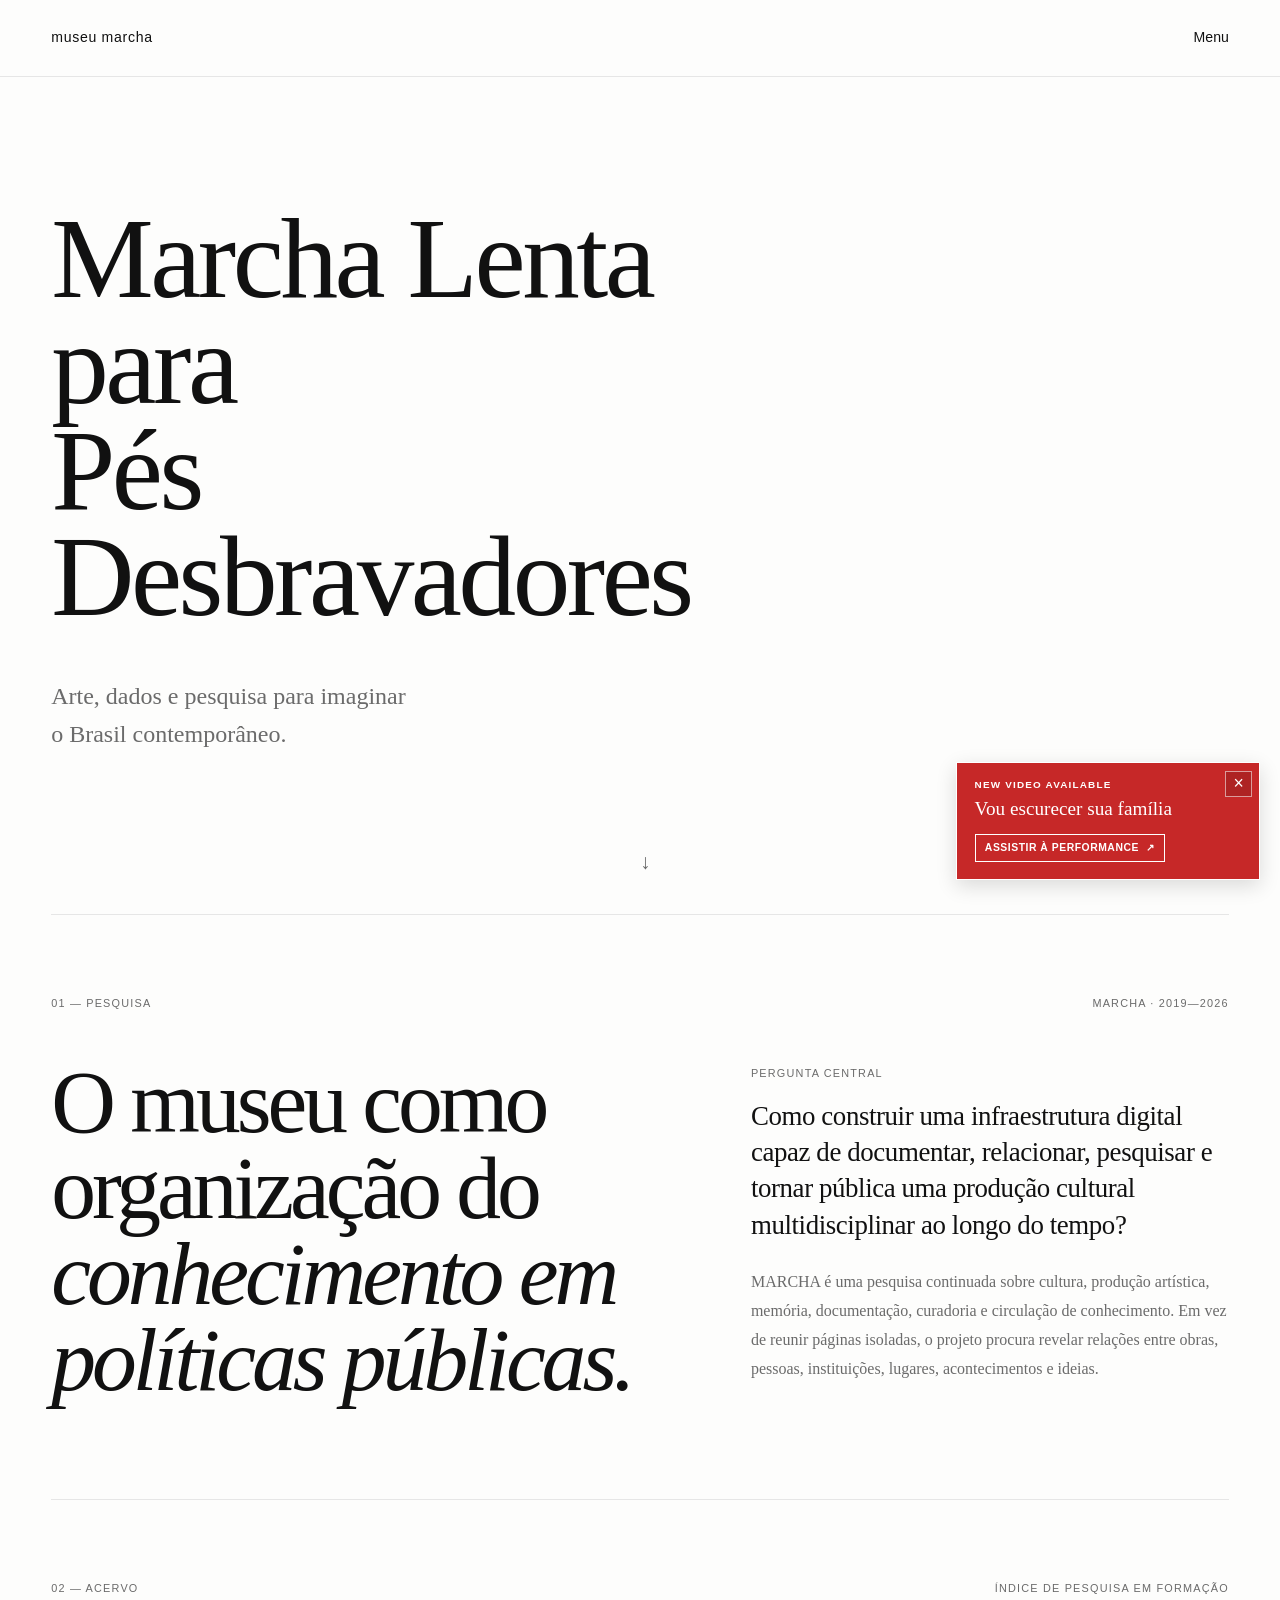
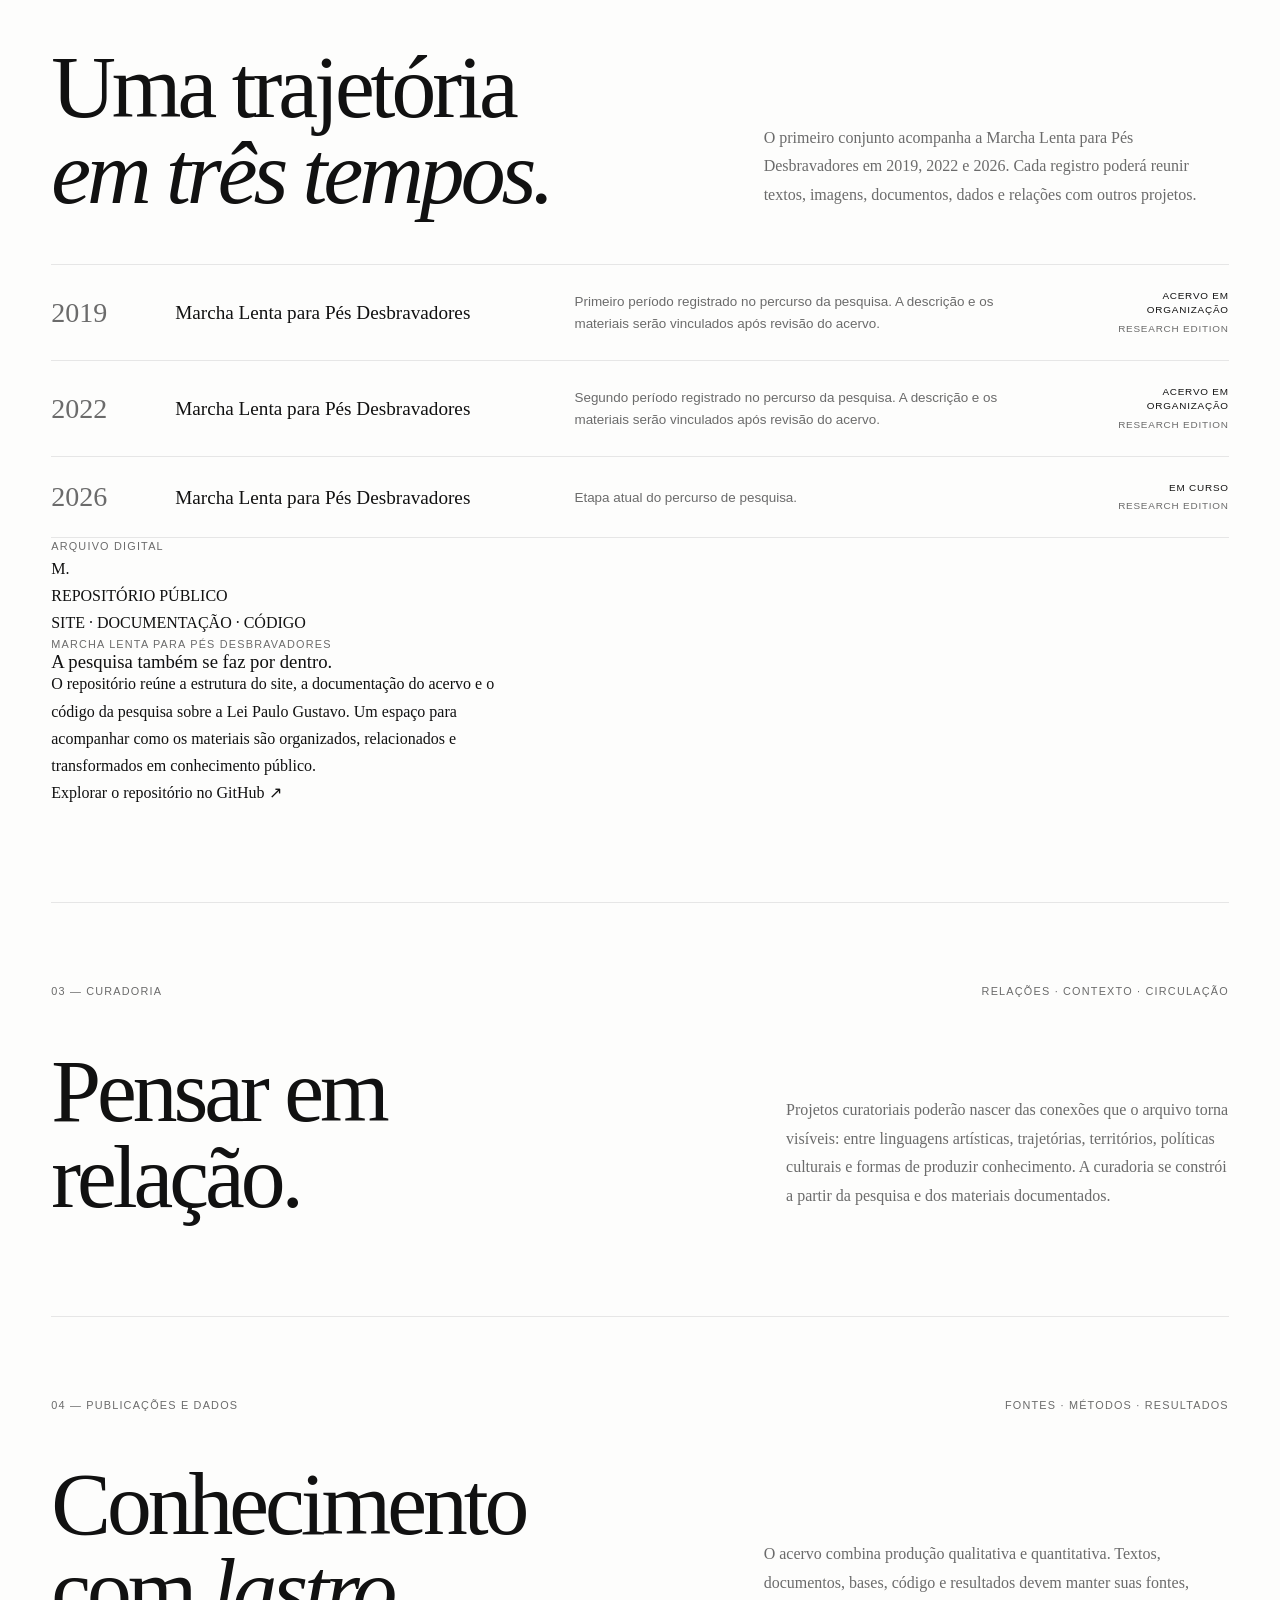
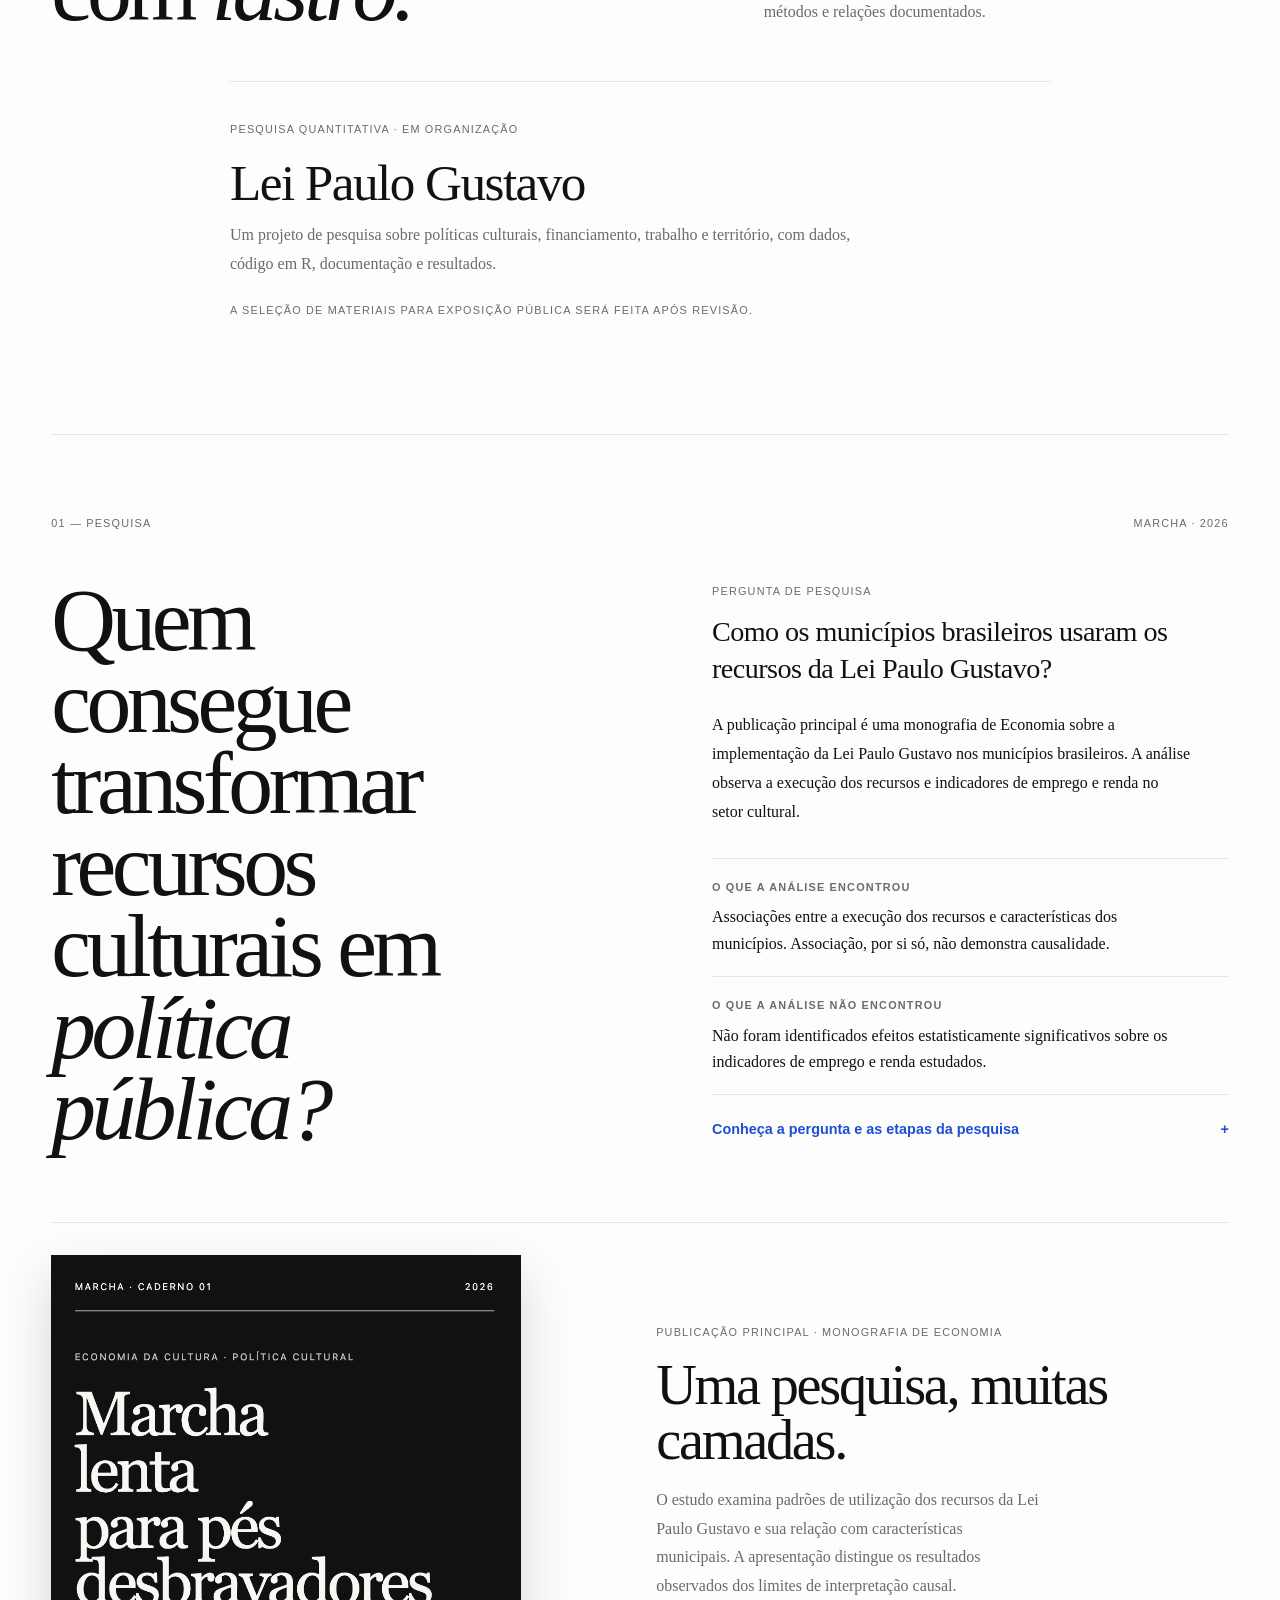
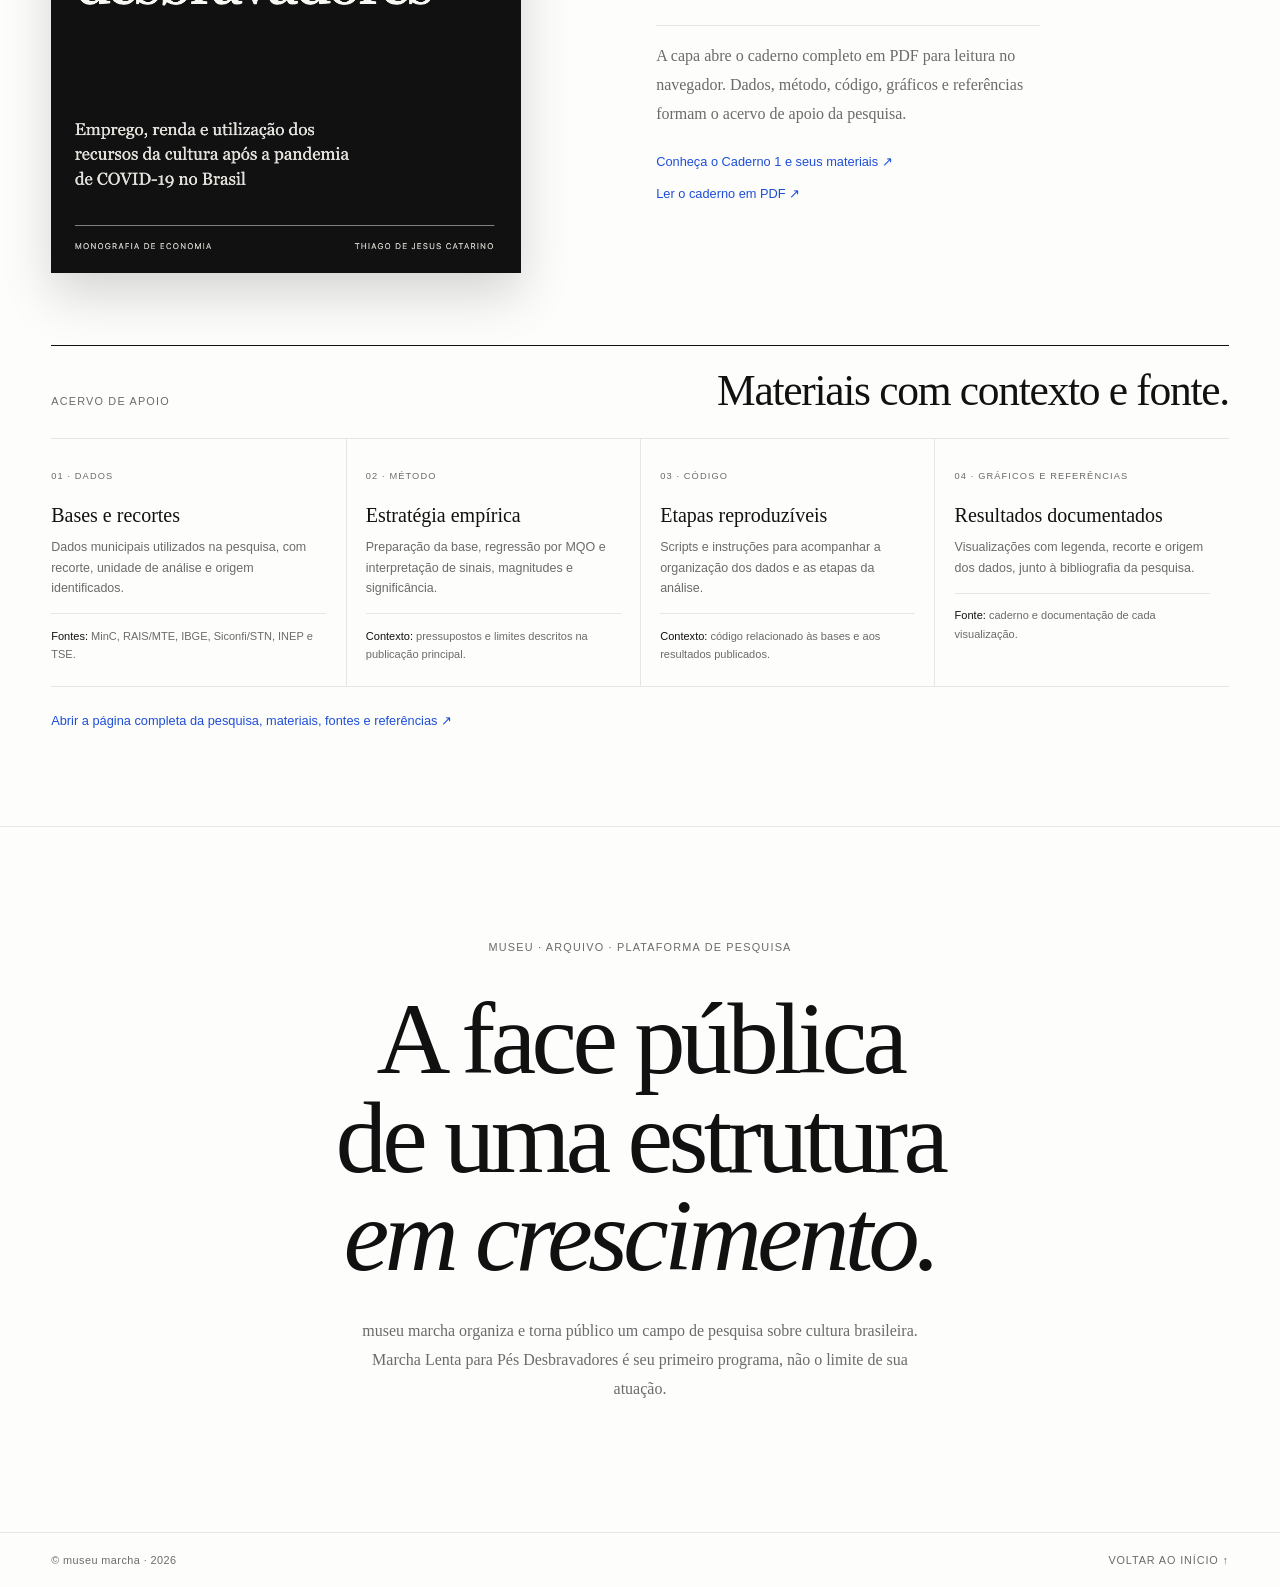
==== index.html @ b2611be2 "Add MARCHA GitHub archive feature to home" ====
<!doctype html>
<html lang="pt-BR">
<head>
  <meta charset="utf-8">
  <meta name="viewport" content="width=device-width, initial-scale=1">
  <meta name="theme-color" content="#fdfdfc">
  <meta name="description" content="museu marcha — arquivo, pesquisa e curadoria sobre cultura brasileira.">
  <title>museu marcha</title>
  <link rel="stylesheet" href="assets/css/base/style.css">
  <link rel="stylesheet" href="assets/css/components/menu.css?v=20261022-menu2">
  <link rel="stylesheet" href="assets/css/pages/home.css?v=20261022-enquadramentos">
</head>
<body>
  <a class="skip-link" href="#conteudo">Pular para o conteúdo</a>

  <div class="editorial-index" id="editorialIndex" aria-label="Índice editorial">
    <div class="editorial-index-header">
      <button class="close-button" id="closeButton" aria-label="Fechar menu">×</button>
    </div>
    <nav class="editorial-navigation" aria-label="Seções do museu marcha">
      <a href="#pesquisa">Pesquisa</a>
      <a href="#acervo">Acervo</a>
      <a href="#curadoria">Curadoria</a>
      <button type="button" class="editorial-publications-toggle" id="publicationsToggle" aria-expanded="false" aria-controls="publicationNavigation">Publicações</button>
    </nav>
    <nav class="editorial-publication-subnavigation" id="publicationNavigation" aria-label="Publicações" hidden>
      <button type="button" class="editorial-publication-back" id="publicationBack">← Voltar</button>
      <a href="#marcha2026">MARCHA 2026</a>
      <a href="pesquisa/lei-paulo-gustavo.html">Lei Paulo Gustavo</a>
      <a href="publicacoes/marcha-caderno-1.html">Caderno 1</a>
    </nav>
    <div class="editorial-divider"></div>
    <section class="featured-publication">
      <p class="featured-label">Primeiro programa de pesquisa</p>
      <a href="#publicacao-principal">Marcha Lenta para<br>Pés Desbravadores</a>
    </section>
    <div class="editorial-divider"></div>
    <nav class="secondary-navigation" aria-label="Informações">
      <a href="#instituicao">Sobre</a>
      <a href="#contato">Contato</a>
      <span>Português</span>
      <span lang="en">English · em breve</span>
    </nav>
  </div>

  <div id="pageWrapper">
    <header class="site-header">
      <nav class="site-nav" aria-label="Navegação principal">
        <a href="#inicio" class="site-logo">museu marcha</a>
        <button class="menu-button" id="menuButton" aria-expanded="false" aria-controls="editorialIndex">Menu</button>
      </nav>
    </header>

    <main id="conteudo">
      <section class="home-hero" id="inicio" aria-labelledby="home-title">
        <h1 class="home-title" id="home-title">Marcha Lenta para<br>Pés Desbravadores</h1>
        <p class="home-manifesto">Arte, dados e pesquisa para imaginar<br>o Brasil contemporâneo.</p>
        <a class="hero-scroll" href="#pesquisa" aria-label="Continue para a pesquisa">↓</a>
      </section>

      <section class="editorial-section research-section" id="pesquisa" aria-labelledby="research-title">
        <div class="section-label"><span>01 — PESQUISA</span><span>MARCHA · 2019—2026</span></div>
        <div class="research-layout">
          <h2 id="research-title">O museu como<br>organização do <em>conhecimento em políticas públicas.</em></h2>
          <div class="research-copy">
            <p class="section-eyebrow">PERGUNTA CENTRAL</p>
            <blockquote>Como construir uma infraestrutura digital capaz de documentar, relacionar, pesquisar e tornar pública uma produção cultural multidisciplinar ao longo do tempo?</blockquote>
            <p>MARCHA é uma pesquisa continuada sobre cultura, produção artística, memória, documentação, curadoria e circulação de conhecimento. Em vez de reunir páginas isoladas, o projeto procura revelar relações entre obras, pessoas, instituições, lugares, acontecimentos e ideias.</p>
          </div>
        </div>
      </section>

      <section class="editorial-section collection-section" id="acervo" aria-labelledby="collection-title">
        <div class="section-label"><span>02 — ACERVO</span><span>ÍNDICE DE PESQUISA EM FORMAÇÃO</span></div>
        <div class="collection-heading">
          <h2 id="collection-title">Uma trajetória<br><em>em três tempos.</em></h2>
          <p>O primeiro conjunto acompanha a Marcha Lenta para Pés Desbravadores em 2019, 2022 e 2026. Cada registro poderá reunir textos, imagens, documentos, dados e relações com outros projetos.</p>
        </div>
        <div class="edition-list" id="edition-list" aria-live="polite">
          <p class="loading-note">Carregando o índice…</p>
        </div>
        <noscript><p class="loading-note">O índice do acervo precisa de JavaScript. Os materiais permanecem em organização.</p></noscript>

        <article class="archive-repository" aria-labelledby="archive-repository-title">
          <div class="archive-repository-index">
            <p class="section-eyebrow">ARQUIVO DIGITAL</p>
            <span class="archive-repository-mark" aria-hidden="true">M.</span>
            <p class="archive-repository-meta">REPOSITÓRIO PÚBLICO<br>SITE · DOCUMENTAÇÃO · CÓDIGO</p>
          </div>
          <div class="archive-repository-copy">
            <p class="section-eyebrow">MARCHA LENTA PARA PÉS DESBRAVADORES</p>
            <h3 id="archive-repository-title">A pesquisa também se faz por dentro.</h3>
            <p>O repositório reúne a estrutura do site, a documentação do acervo e o código da pesquisa sobre a Lei Paulo Gustavo. Um espaço para acompanhar como os materiais são organizados, relacionados e transformados em conhecimento público.</p>
            <a class="archive-repository-link" href="https://github.com/thiagojcatarino/MARCHA" aria-label="Explorar o repositório público MARCHA no GitHub">Explorar o repositório no GitHub <span aria-hidden="true">↗</span></a>
          </div>
        </article>
      </section>

      <section class="editorial-section curation-section" id="curadoria" aria-labelledby="curation-title">
        <div class="section-label"><span>03 — CURADORIA</span><span>RELAÇÕES · CONTEXTO · CIRCULAÇÃO</span></div>
        <div class="curation-layout">
          <h2 id="curation-title">Pensar em<br>relação.</h2>
          <p>Projetos curatoriais poderão nascer das conexões que o arquivo torna visíveis: entre linguagens artísticas, trajetórias, territórios, políticas culturais e formas de produzir conhecimento. A curadoria se constrói a partir da pesquisa e dos materiais documentados.</p>
        </div>
      </section>

      <section class="editorial-section publications-section" id="publicacoes" aria-labelledby="publications-title">
        <div class="section-label"><span>04 — PUBLICAÇÕES E DADOS</span><span>FONTES · MÉTODOS · RESULTADOS</span></div>
        <div class="collection-heading">
          <h2 id="publications-title">Conhecimento<br>com <em>lastro.</em></h2>
          <p>O acervo combina produção qualitativa e quantitativa. Textos, documentos, bases, código e resultados devem manter suas fontes, métodos e relações documentados.</p>
        </div>
        <div class="publication-entry">
          <span class="publication-type">PESQUISA QUANTITATIVA · EM ORGANIZAÇÃO</span>
          <h3>Lei Paulo Gustavo</h3>
          <p>Um projeto de pesquisa sobre políticas culturais, financiamento, trabalho e território, com dados, código em R, documentação e resultados.</p>
          <span class="publication-note">A seleção de materiais para exposição pública será feita após revisão.</span>
        </div>
      </section>


      <section class="editorial-section marcha-feature-section" id="marcha2026" aria-labelledby="marcha-feature-title">
        <div class="section-label"><span>01 — PESQUISA</span><span>MARCHA · 2026</span></div>
        <div class="marcha-research-structure">
          <h2 id="marcha-feature-title">Quem consegue transformar recursos culturais em <em>política pública?</em></h2>
          <div class="marcha-research-panel">
            <div class="marcha-question">
              <p class="section-eyebrow">PERGUNTA DE PESQUISA</p>
              <h3>Como os municípios brasileiros usaram os recursos da Lei Paulo Gustavo?</h3>
              <p>A publicação principal é uma monografia de Economia sobre a implementação da Lei Paulo Gustavo nos municípios brasileiros. A análise observa a execução dos recursos e indicadores de emprego e renda no setor cultural.</p>
            </div>
            <div class="marcha-findings">
              <article><p class="section-eyebrow">O QUE A ANÁLISE ENCONTROU</p><p>Associações entre a execução dos recursos e características dos municípios. Associação, por si só, não demonstra causalidade.</p></article>
              <article><p class="section-eyebrow">O QUE A ANÁLISE NÃO ENCONTROU</p><p>Não foram identificados efeitos estatisticamente significativos sobre os indicadores de emprego e renda estudados.</p></article>
            </div>
            <details class="marcha-research-disclosure">
              <summary>Conheça a pergunta e as etapas da pesquisa</summary>
              <div class="marcha-disclosure-panel">
                <h4>Utilização dos recursos da Lei Paulo Gustavo</h4>
                <p>A pesquisa investiga os fatores associados aos diferentes níveis de utilização dos recursos da Lei Paulo Gustavo pelos municípios brasileiros, considerando características econômicas, culturais, educacionais e políticas.</p>
                <p>A estratégia empírica inclui uma regressão por Mínimos Quadrados Ordinários (MQO) para analisar a relação entre essas características municipais e o score de utilização dos recursos da LPG.</p>
                <p>Em termos econômicos, a análise investiga como as características dos municípios se associam aos níveis de utilização dos recursos da política cultural.</p>
                <ol>
                  <li><strong>Preparação:</strong> construção da base de dados municipal e organização das variáveis utilizadas na regressão.</li>
                  <li><strong>Estimação:</strong> execução da regressão por MQO, com o score de utilização da LPG como variável dependente e os indicadores municipais como variáveis explicativas.</li>
                  <li><strong>Interpretação:</strong> análise dos sinais, magnitudes e níveis de significância estatística dos coeficientes estimados.</li>
                </ol>
              </div>
            </details>
          </div>
        </div>
        <div class="marcha-publication-feature" id="publicacao-principal" aria-labelledby="publication-feature-title">
          <a class="marcha-feature-cover" href="assets/publicacoes/MARCHA_2026_Caderno_de_Pesquisa.pdf" aria-label="Abrir MARCHA — Caderno 1 em PDF para leitura">
            <img src="assets/images/publicacoes/MARCHA_2026_Caderno_de_Pesquisa_Capa.png" alt="Capa preta do MARCHA — Caderno 1, publicação de pesquisa de 2026">
          </a>
          <div class="marcha-publication-copy">
            <p class="section-eyebrow">PUBLICAÇÃO PRINCIPAL · MONOGRAFIA DE ECONOMIA</p>
            <h3 id="publication-feature-title">Uma pesquisa, muitas camadas.</h3>
            <p>O estudo examina padrões de utilização dos recursos da Lei Paulo Gustavo e sua relação com características municipais. A apresentação distingue os resultados observados dos limites de interpretação causal.</p>
            <p class="marcha-publication-note">A capa abre o caderno completo em PDF para leitura no navegador. Dados, método, código, gráficos e referências formam o acervo de apoio da pesquisa.</p>
            <div class="marcha-publication-links">
              <a class="text-link" href="publicacoes/marcha-caderno-1.html">Conheça o Caderno 1 e seus materiais ↗</a>
              <a class="text-link" href="assets/publicacoes/MARCHA_2026_Caderno_de_Pesquisa.pdf">Ler o caderno em PDF ↗</a>
            </div>
          </div>
        </div>
        <div class="marcha-home-archive">
          <div class="marcha-home-archive-heading"><p class="section-eyebrow">ACERVO DE APOIO</p><h3>Materiais com contexto e fonte.</h3></div>
          <div class="marcha-home-archive-grid">
            <article><span>01 · DADOS</span><h4>Bases e recortes</h4><p>Dados municipais utilizados na pesquisa, com recorte, unidade de análise e origem identificados.</p><p class="source-note"><strong>Fontes:</strong> MinC, RAIS/MTE, IBGE, Siconfi/STN, INEP e TSE.</p></article>
            <article><span>02 · MÉTODO</span><h4>Estratégia empírica</h4><p>Preparação da base, regressão por MQO e interpretação de sinais, magnitudes e significância.</p><p class="source-note"><strong>Contexto:</strong> pressupostos e limites descritos na publicação principal.</p></article>
            <article><span>03 · CÓDIGO</span><h4>Etapas reproduzíveis</h4><p>Scripts e instruções para acompanhar a organização dos dados e as etapas da análise.</p><p class="source-note"><strong>Contexto:</strong> código relacionado às bases e aos resultados publicados.</p></article>
            <article><span>04 · GRÁFICOS E REFERÊNCIAS</span><h4>Resultados documentados</h4><p>Visualizações com legenda, recorte e origem dos dados, junto à bibliografia da pesquisa.</p><p class="source-note"><strong>Fonte:</strong> caderno e documentação de cada visualização.</p></article>
          </div>
        </div>
        <p class="marcha-research-page-link"><a class="text-link" href="pesquisa/lei-paulo-gustavo.html">Abrir a página completa da pesquisa, materiais, fontes e referências ↗</a></p>
      </section>

      <section class="institution-section" id="instituicao" aria-labelledby="institution-title">
        <p class="section-eyebrow">MUSEU · ARQUIVO · PLATAFORMA DE PESQUISA</p>
        <h2 id="institution-title">A face pública<br>de uma estrutura<br><em>em crescimento.</em></h2>
        <p class="institution-copy">museu marcha organiza e torna público um campo de pesquisa sobre cultura brasileira. Marcha Lenta para Pés Desbravadores é seu primeiro programa, não o limite de sua atuação.</p>
      </section>
    </main>

    <footer class="site-footer" id="contato">
      <span>© museu marcha · 2026</span>
      <a href="#inicio">VOLTAR AO INÍCIO ↑</a>
    </footer>
  </div>

  <aside class="video-highlight" aria-label="Novo vídeo disponível">
    <button class="video-highlight-close" type="button" aria-label="Fechar aviso de vídeo">×</button>
    <p class="video-highlight-label">NEW VIDEO AVAILABLE</p>
    <p class="video-highlight-title">Vou escurecer sua família</p>
    <a class="video-highlight-cta" href="assets/videos/IMG_2321-exposicao.m4v" target="_blank" rel="noopener" aria-label="Assistir à performance Vou escurecer sua família; o vídeo abre em outra aba">Assistir à performance <span aria-hidden="true">↗</span></a>
  </aside>

  <script src="assets/js/menu.js?v=20261022-menu2"></script>
  <script src="assets/js/catalog.js"></script>
  <script src="assets/js/video-highlight.js"></script>
  <script src="assets/js/root-landing.js?v=20261022-routing1"></script>
</body>
</html>
---- assets/css/base/style.css ----
/* ==========================================================
   MUSEU VIRTUAL MULTIDISCIPLINAR
   BASE
========================================================== */

:root{

    /* Cores */

    --color-background:#fdfdfc;
    --color-text:#111111;
    --color-muted:#6b6b6b;
    --color-border:#e6e6e6;
    --color-accent:#1d4ed8;

    /* Tipografia */

    --font-serif:Georgia,"Times New Roman",serif;
    --font-sans:-apple-system,BlinkMacSystemFont,"Helvetica Neue",sans-serif;

    /* Espaçamento */

    --space-xs:.5rem;
    --space-sm:1rem;
    --space-md:2rem;
    --space-lg:4rem;
    --space-xl:8rem;

    /* Layout */

    --page-width:1220px;
    --content-width:760px;

}


/* ==========================================================
   RESET
========================================================== */

*,
*::before,
*::after{

    margin:0;
    padding:0;
    box-sizing:border-box;

}

html{

    scroll-behavior:smooth;

}

body{

    background:var(--color-background);

    color:var(--color-text);

    font-family:var(--font-serif);

    line-height:1.7;

    overflow-x:hidden;

}

img{

    display:block;

    max-width:100%;

}

a{

    color:inherit;

    text-decoration:none;

}

button{

    background:none;

    border:none;

    color:inherit;

    font:inherit;

    cursor:pointer;

}

ul,
ol{

    list-style:none;

}


/* ==========================================================
   TYPOGRAPHY
========================================================== */

h1,
h2,
h3,
h4,
h5,
h6{

    font-weight:400;

    line-height:.95;

}

p{

    max-width:60ch;

}


/* ==========================================================
   SELECTION
========================================================== */

::selection{

    background:#111111;

    color:#ffffff;

}
---- assets/css/components/menu.css ----
/* ==========================================================
   MUSEU VIRTUAL MULTIDISCIPLINAR
   Editorial Index v1.0
========================================================== */


/* ==========================================================
   PAGE WRAPPER
========================================================== */

#pageWrapper{

    position:relative;

    z-index:10;

    min-height:100vh;

    background:var(--color-background);

    transition:
        transform .38s cubic-bezier(.75,0,.18,1),
        box-shadow .38s cubic-bezier(.75,0,.18,1);

    will-change:transform;

}

#pageWrapper.menu-open{

    transform:translateY(100vh);

    box-shadow:
        0 -40px 80px rgba(0,0,0,.08);

}


/* ==========================================================
   HEADER
========================================================== */

.site-header{

    position:relative;

    z-index:20;

    background:var(--color-background);

    border-bottom:1px solid var(--color-border);

}

.site-nav{

    width:min(92%,1220px);

    margin:0 auto;

    height:76px;

    display:flex;

    justify-content:space-between;

    align-items:center;

}

.site-logo{

    text-decoration:none;

    color:var(--color-text);

    font-family:var(--font-sans);

    font-size:.88rem;

    letter-spacing:.05em;

    text-transform:none;

}

.menu-button{

    background:none;

    border:none;

    cursor:pointer;

    color:var(--color-text);

    font-family:var(--font-sans);

    font-size:.88rem;

    transition:opacity .18s ease;

}

.menu-button:hover{

    opacity:.45;

}


/* ==========================================================
   EDITORIAL INDEX
========================================================== */

.editorial-index{

    display:none;

    position:fixed;

    inset:0;

    z-index:1;

    overflow:auto;

    background:var(--color-background);

    padding:
        42px
        5vw
        48px
        5vw;

    grid-template-rows:
        auto
        1fr
        auto
        auto;

}

.editorial-index.open{

    display:grid;

}


/* ==========================================================
   HEADER
========================================================== */

.editorial-index-header{

    display:flex;

    justify-content:flex-end;

    margin-bottom:70px;

}

.close-button{

    background:none;

    border:none;

    cursor:pointer;

    color:var(--color-text);

    font-family:var(--font-sans);

    font-size:2rem;

    line-height:1;

    font-weight:300;

    transition:opacity .18s ease;

}

.close-button:hover{

    opacity:.45;

}


/* ==========================================================
   MAIN NAVIGATION
========================================================== */

.editorial-navigation{

    display:flex;

    flex-direction:column;

}

.editorial-navigation a{

    text-decoration:none;

    color:var(--color-text);

    font-family:var(--font-sans);

    font-size:clamp(3rem,5vw,5rem);

    font-weight:400;

    line-height:.90;

    letter-spacing:-.03em;

    padding:.08em 0;

    transition:opacity .18s ease;

}

.editorial-navigation a:hover{

    opacity:.45;

}


/* ==========================================================
   DIVIDER
========================================================== */

.editorial-divider{

    width:100%;

    height:1px;

    background:var(--color-border);

    margin:64px 0;

}


/* ==========================================================
   FEATURED PUBLICATION
========================================================== */

.featured-publication{

    display:flex;

    flex-direction:column;

}

.featured-publication a{

    display:inline-block;

    text-decoration:none;

    color:var(--color-text);

    font-family:var(--font-serif);

    font-size:clamp(2rem,3vw,3.4rem);

    line-height:1.02;

    max-width:24ch;

    margin-bottom:12px;

    white-space:normal;

    text-wrap:balance;

}

.featured-publication a:hover{

    opacity:.7;

}

.featured-label{

    order:2;

    font-family:var(--font-sans);

    font-size:.78rem;

    letter-spacing:.14em;

    text-transform:uppercase;

    color:var(--color-muted);

}


/* ==========================================================
   FOOTER NAVIGATION
========================================================== */

.secondary-navigation{

    display:flex;

    gap:26px;

    flex-wrap:wrap;

}

.secondary-navigation a{

    text-decoration:none;

    color:var(--color-muted);

    font-family:var(--font-sans);

    font-size:.88rem;

    transition:opacity .18s ease;

}

.secondary-navigation a:hover{

    opacity:.45;

}


/* ==========================================================
   SCROLLBAR
========================================================== */

.editorial-index::-webkit-scrollbar{

    width:8px;

}

.editorial-index::-webkit-scrollbar-thumb{

    background:#d8d8d8;

}

.editorial-index::-webkit-scrollbar-track{

    background:transparent;

}


/* ==========================================================
   RESPONSIVE
========================================================== */

@media (max-width:768px){

    .editorial-index{

        padding:
            28px
            24px
            36px
            24px;

    }

    .editorial-navigation a{

        font-size:clamp(2.2rem,9vw,3.2rem);

    }

    .featured-publication a{

        font-size:2rem;

        max-width:100%;

    }

}
.editorial-publication-subnavigation[hidden]{display:none}
.editorial-publication-subnavigation{
    display:flex;
    flex-direction:column;
}
.editorial-publication-subnavigation a{
    text-decoration:none;
    color:var(--color-text);
    font-family:var(--font-sans);
    font-size:clamp(3rem,5vw,5rem);
    font-weight:400;
    line-height:.90;
    letter-spacing:-.03em;
    padding:.08em 0;
    transition:opacity .18s ease;
}
.editorial-publication-subnavigation a:hover{opacity:.45}
.editorial-publication-back{
    align-self:flex-start;
    margin:0 0 1.5rem;
    padding:.4rem 0;
    border:0;
    background:transparent;
    color:var(--color-muted);
    font: .9rem/1.4 var(--font-sans);
    cursor:pointer;
}
.editorial-publication-back:hover{color:var(--color-text)}
.editorial-index.publications-open .editorial-navigation,
.editorial-index.publications-open .featured-publication{
    display:none;
}
.editorial-publications-toggle{
    display:block;
    width:max-content;
    padding:.08em 0;
    border:0;
    background:transparent;
    color:var(--color-text);
    text-align:left;
    font-family:var(--font-sans);
    font-size:clamp(3rem,5vw,5rem);
    font-weight:400;
    line-height:.90;
    letter-spacing:-.03em;
    cursor:pointer;
    transition:opacity .18s ease;
}
.editorial-publications-toggle:hover{opacity:.45}
@media(max-width:768px){
    .editorial-publications-toggle,.editorial-publication-subnavigation a{
        font-size:clamp(2.2rem,9vw,3.2rem);
    }
}
.editorial-publication-subnavigation a{display:block}
---- assets/css/pages/home.css ----
/* ==========================================================
   HOME
========================================================== */

.home-hero{

    width:min(92%,1220px);

    margin:0 auto;

    min-height:calc(100vh - 76px);

    display:flex;

    flex-direction:column;

    justify-content:center;

    padding:8rem 0 10rem;

}

.home-title{

    font-family:var(--font-serif);

    font-size:clamp(4rem,9vw,8rem);

    font-weight:400;

    line-height:.92;

    letter-spacing:-.03em;

    max-width:14ch;

    margin-bottom:3rem;

}

.home-manifesto{

    max-width:34rem;

    font-size:1.5rem;

    line-height:1.6;

    color:var(--color-muted);

}

/* Editorial sections continue the approved, quiet cover. */
.skip-link{
    position:absolute;
    z-index:30;
    top:-4rem;
    left:1rem;
    padding:.7rem 1rem;
    background:var(--color-text);
    color:#fff;
    font: .85rem var(--font-sans);
}
.skip-link:focus{top:1rem}
.hero-scroll{
    position:absolute;
    bottom:2.5rem;
    left:50%;
    color:var(--color-muted);
    font:1.3rem var(--font-sans);
    transition:transform .2s ease,opacity .2s ease;
}
.hero-scroll:hover{transform:translateY(4px);opacity:.55}
.home-hero{position:relative}
.editorial-section{
    width:min(92%,1220px);
    margin:0 auto;
    padding:5rem 0 6rem;
    border-top:1px solid var(--color-border);
}
.section-label,.section-eyebrow,.publication-type,.publication-note{
    font-family:var(--font-sans);
    font-size:.68rem;
    line-height:1.5;
    letter-spacing:.11em;
    text-transform:uppercase;
    color:var(--color-muted);
}
.section-label{display:flex;justify-content:space-between;gap:1rem;margin-bottom:3rem}
.research-layout,.curation-layout{
    display:grid;
    grid-template-columns:1fr minmax(280px,.8fr);
    gap:clamp(2rem,8vw,9rem);
    align-items:start;
}
.editorial-section h2,.institution-section h2{
    font-family:var(--font-serif);
    font-size:clamp(3rem,7vw,6.5rem);
    font-weight:400;
    line-height:.96;
    letter-spacing:-.045em;
}
.editorial-section h2 em,.institution-section h2 em{font-weight:400}
.research-copy{padding-top:.4rem}
.research-copy blockquote{
    margin:1rem 0 1.6rem;
    font:500 clamp(1.35rem,2.1vw,1.8rem)/1.35 var(--font-serif);
    letter-spacing:-.015em;
}
.research-copy>p:last-child,.curation-layout>p,.collection-heading>p,.publication-entry>p,.institution-copy{
    color:var(--color-muted);
    font:1rem/1.8 var(--font-serif);
}
.collection-heading{
    display:grid;
    grid-template-columns:1fr minmax(250px,.7fr);
    align-items:end;
    gap:3rem;
    margin-bottom:3rem;
}
.collection-heading h2{margin-bottom:0}
.collection-heading>p{margin:0 0 .4rem}
.edition-list{border-top:1px solid var(--color-border)}
.edition-row{
    display:grid;
    grid-template-columns:100px minmax(210px,.9fr) minmax(240px,1.2fr) 130px;
    align-items:center;
    gap:1.5rem;
    padding:1.45rem 0;
    border-bottom:1px solid var(--color-border);
}
.edition-year{margin:0;color:var(--color-muted);font:1.75rem/1 var(--font-serif)}
.edition-title{margin:0;font:1.2rem/1.2 var(--font-serif)}
.edition-description{margin:0;color:var(--color-muted);font: .84rem/1.6 var(--font-sans)}
.edition-meta{text-align:right;margin:0;color:var(--color-muted);font: .62rem/1.5 var(--font-sans);letter-spacing:.08em;text-transform:uppercase}
.edition-meta span{display:block;color:var(--color-text);margin-bottom:.25rem}
.loading-note{padding:1rem 0;color:var(--color-muted);font:.9rem var(--font-sans)}
.curation-layout{grid-template-columns:1fr minmax(260px,.7fr);align-items:end}
.curation-layout>p{margin:0 0 .55rem}
.publication-entry{max-width:820px;margin:0 auto;padding:2rem 0 1rem;border-top:1px solid var(--color-border)}
.publication-entry h3{margin:1rem 0 .8rem;font:500 clamp(2rem,4vw,3.5rem)/1 var(--font-serif);letter-spacing:-.03em}
.publication-entry>p{max-width:650px;margin-bottom:1rem}
.institution-section{
    padding:7rem 4vw 8rem;
    text-align:center;
    border-top:1px solid var(--color-border);
}
.institution-section .section-eyebrow{margin:0 auto 2.2rem}
.institution-section h2{font-size:clamp(3.2rem,8vw,7.5rem);margin:0 auto 2rem}
.institution-copy{margin:0 auto;max-width:35rem}
.site-footer{
    display:flex;
    justify-content:space-between;
    gap:1rem;
    padding:1.2rem 4vw;
    border-top:1px solid var(--color-border);
    color:var(--color-muted);
    font: .68rem/1.5 var(--font-sans);
    letter-spacing:.08em;
    text-transform:uppercase;
}
.site-footer a:hover{color:var(--color-text)}
.video-highlight{
    position:fixed;
    z-index:20;
    right:1.25rem;
    bottom:1.25rem;
    width:min(19rem,calc(100vw - 2rem));
    padding:1rem 1.1rem 1.05rem;
    border:1px solid currentColor;
    background:#c62828;
    color:#fff;
    box-shadow:0 .35rem 1.2rem rgb(0 0 0 / 14%);
    animation:video-highlight-colors 3s steps(1,end) infinite;
}
.video-highlight-close{
    position:absolute;
    top:.45rem;
    right:.45rem;
    display:grid;
    place-items:center;
    width:1.65rem;
    height:1.65rem;
    padding:0;
    border:1px solid rgb(255 255 255 / 55%);
    border-radius:0;
    background:rgb(0 0 0 / 12%);
    color:inherit;
    font:1.1rem/1 var(--font-sans);
    cursor:pointer;
}
.video-highlight-close:hover{background:rgb(0 0 0 / 24%)}
.video-highlight-close:focus-visible{outline:2px solid currentColor;outline-offset:2px}
.video-highlight-label{
    max-width:none;
    margin-bottom:.35rem;
    font:600 .62rem/1.3 var(--font-sans);
    letter-spacing:.12em;
}
.video-highlight-title{
    max-width:none;
    margin-bottom:.75rem;
    font:1.2rem/1.15 var(--font-serif);
}
.video-highlight-cta{
    display:inline-flex;
    align-items:center;
    gap:.45rem;
    padding:.42rem .58rem;
    border:1px solid currentColor;
    font:600 .65rem/1.2 var(--font-sans);
    letter-spacing:.05em;
    text-transform:uppercase;
    color:inherit;
    text-decoration:none;
}
@keyframes video-highlight-colors{
    0%,33.33%{background:#c62828}
    33.34%,66.66%{background:#1d4ed8}
    66.67%,100%{background:#a97800}
}
@media(max-width:760px){
    .home-hero{padding:6rem 0 8rem;min-height:calc(100svh - 76px)}
    .home-title{font-size:clamp(3.3rem,12vw,5.3rem);margin-bottom:2rem}
    .home-manifesto{font-size:1.2rem}
    .editorial-section{padding:4.2rem 0 4.8rem}
    .section-label{font-size:.58rem;margin-bottom:2rem}
    .research-layout,.curation-layout,.collection-heading{grid-template-columns:1fr;gap:1.4rem}
    .editorial-section h2,.institution-section h2{font-size:clamp(3rem,11vw,5rem)}
    .collection-heading{margin-bottom:2rem}
    .edition-row{grid-template-columns:55px 1fr auto;gap:.6rem 1rem;padding:1rem 0}
    .edition-year{font-size:1.4rem}
    .edition-title{font-size:1.05rem}
    .edition-description{grid-column:2/4;font-size:.8rem}
    .edition-meta{grid-column:3;grid-row:1;font-size:.53rem}
    .curation-layout>p{margin:0}
    .institution-section{padding:5rem 4vw 5.5rem}
}
@media(max-width:430px){
    .site-logo{font-size:.74rem;letter-spacing:.11em}
    .menu-button{font-size:.8rem}
    .home-title{font-size:clamp(3.05rem,12.5vw,3.6rem)}
    .home-manifesto{font-size:1.05rem}
    .section-label{letter-spacing:.06em}
    .archive-note{display:block}
    .site-footer{font-size:.58rem}
    .video-highlight{right:.75rem;bottom:.75rem;width:min(17rem,calc(100vw - 1.5rem));padding:.8rem .9rem}
    .video-highlight-title{font-size:1.05rem}
}
@media(prefers-reduced-motion:reduce){
    html{scroll-behavior:auto}
    *,*::before,*::after{transition-duration:.01ms!important}
    .video-highlight{animation:none;background:#c62828}
}

/* MARCHA 2026 feature on the institutional home */
.marcha-feature-layout{display:grid;grid-template-columns:minmax(0,1.15fr) minmax(220px,.55fr);gap:clamp(2rem,8vw,8rem);align-items:center}
.marcha-feature-copy h2{max-width:13ch;margin:1rem 0 1.3rem;font:400 clamp(2.8rem,5.5vw,5.3rem)/.98 var(--font-serif);letter-spacing:-.045em}
.marcha-feature-copy h2 em{font-weight:400}
.marcha-feature-copy>p:not(.section-eyebrow){max-width:46ch;color:var(--color-muted);font:1rem/1.8 var(--font-serif)}
.marcha-feature-links{display:flex;flex-direction:column;align-items:flex-start;gap:.8rem;margin-top:1.6rem}
.marcha-feature-links a{font:.7rem/1.4 var(--font-sans);letter-spacing:.08em;text-transform:uppercase;border-bottom:1px solid var(--color-text);padding-bottom:.25rem}
.marcha-feature-links a:hover{opacity:.55}
.marcha-feature-cover{display:block;width:min(100%,186px);justify-self:center}
.marcha-feature-cover img{width:100%;height:auto;box-shadow:0 18px 42px rgb(0 0 0 / 16%);transition:transform .25s ease}
.marcha-feature-cover:hover img{transform:translateY(-4px)}
.marcha-feature-cover span{display:block;margin-top:.8rem;color:var(--color-muted);font:.58rem/1.4 var(--font-sans);letter-spacing:.12em;text-align:center}
.site-logo{text-transform:none!important;letter-spacing:.05em}
.site-footer span:first-child{text-transform:none;letter-spacing:.04em}
@media(max-width:760px){.marcha-feature-layout{grid-template-columns:1fr;gap:2rem}.marcha-feature-copy h2{font-size:clamp(2.7rem,10vw,4.4rem)}.marcha-feature-cover{width:min(68%,280px)}}

/* Estrutura da pesquisa MARCHA 2026, recuperada da página de referência. */
.marcha-research-structure{display:grid;grid-template-columns:minmax(0,1.05fr) minmax(350px,.95fr);gap:clamp(2.5rem,7vw,7rem);align-items:start}
.marcha-research-structure>h2{max-width:10ch;margin:0;font:400 clamp(3.3rem,7vw,6.4rem)/.91 var(--font-serif);letter-spacing:-.05em}
.marcha-research-structure>h2 em{font-weight:400}
.marcha-research-panel{padding-top:.25rem}
.marcha-question h3{margin:.9rem 0 1.5rem;font:500 clamp(1.5rem,2.2vw,2rem)/1.3 var(--font-serif);letter-spacing:-.02em}
.marcha-question>p:last-child{margin:0 0 2rem;font:1rem/1.8 var(--font-serif)}
.marcha-findings{border-top:1px solid var(--color-border)}
.marcha-findings article{padding:1.2rem 0;border-bottom:1px solid var(--color-border)}
.marcha-findings article .section-eyebrow{margin-bottom:.6rem;font-weight:600}
.marcha-findings article>p:last-child{margin:0;font:1rem/1.65 var(--font-serif)}
.marcha-research-disclosure{margin:1.5rem 0 0}
.marcha-research-disclosure summary{list-style:none;cursor:pointer;color:#1d4ed8;font:600 .9rem/1.5 var(--font-sans);display:flex;justify-content:space-between;gap:1rem}
.marcha-research-disclosure summary::-webkit-details-marker{display:none}
.marcha-research-disclosure summary::after{content:"+"}
.marcha-research-disclosure[open] summary::after{content:"−"}
.marcha-disclosure-panel{margin-top:1rem;padding:1.2rem 1.3rem;border-left:3px solid #1d4ed8;background:#f7f7f5}
.marcha-disclosure-panel h4{margin:0 0 .8rem;font:500 1.4rem/1.2 var(--font-serif)}
.marcha-disclosure-panel p,.marcha-disclosure-panel li{font:.9rem/1.7 var(--font-serif)}
.marcha-disclosure-panel ol{padding-left:1.35rem}
.marcha-disclosure-panel li{margin:.5rem 0}
.marcha-publication-feature{display:grid;grid-template-columns:1fr 220px;gap:2rem;align-items:center;margin:4rem 0 0;padding-top:1.5rem;border-top:1px solid var(--color-border)}
.marcha-publication-copy h3{margin:.6rem 0;font:400 clamp(1.8rem,3vw,2.6rem)/1.1 var(--font-serif)}
.marcha-publication-copy>p:not(.section-eyebrow){max-width:48ch;color:var(--color-muted);font:1rem/1.7 var(--font-serif)}
.marcha-feature-cover{width:min(100%,186px);margin:auto}
.marcha-feature-cover img{display:block;width:100%;height:auto;box-shadow:0 16px 38px rgb(0 0 0 / 15%);transition:transform .25s ease}
.marcha-feature-cover:hover img{transform:translateY(-3px)}
.marcha-research-page-link{margin:1.5rem 0 0;font: .8rem/1.5 var(--font-sans)}
.marcha-research-page-link .text-link,.marcha-publication-copy .text-link{color:#1d4ed8;text-decoration:none}
.marcha-research-page-link .text-link:hover,.marcha-publication-copy .text-link:hover{text-decoration:underline}
@media(max-width:760px){
 .marcha-research-structure{grid-template-columns:1fr;gap:1.8rem}
 .marcha-research-structure>h2{max-width:13ch;font-size:clamp(3.2rem,12vw,5.2rem)}
 .marcha-publication-feature{grid-template-columns:1fr;gap:1.5rem;margin-top:3rem}
 .marcha-feature-cover{width:min(100%,186px)}
 .marcha-disclosure-panel{padding:1rem}
}


/* Capa, texto editorial e acervo de apoio na composição aprovada. */
.marcha-publication-feature{grid-template-columns:minmax(0,.9fr) minmax(340px,1fr);gap:clamp(2rem,7vw,7rem);align-items:center;margin-top:4.5rem;padding:2rem 0 3.5rem;border-top:1px solid var(--color-border)}
.marcha-feature-cover{display:block;width:min(100%,470px);justify-self:start;margin:0}
.marcha-feature-cover img{display:block;width:100%;height:auto;box-shadow:0 22px 48px rgb(0 0 0 / 16%);transition:transform .25s ease}
.marcha-feature-cover:hover img{transform:translateY(-4px)}
.marcha-publication-copy{max-width:560px}
.marcha-publication-copy h3{margin:1.1rem 0;font:400 clamp(2.4rem,4.4vw,4.2rem)/.98 var(--font-serif);letter-spacing:-.04em}
.marcha-publication-copy>p:not(.section-eyebrow){color:var(--color-muted);font:1rem/1.8 var(--font-serif)}
.marcha-publication-copy .marcha-publication-note{margin-top:1.5rem;padding-top:1rem;border-top:1px solid var(--color-border);font:.82rem/1.7 var(--font-sans)}
.marcha-publication-links{display:flex;flex-direction:column;align-items:flex-start;gap:.8rem;margin-top:1.5rem;font:.8rem/1.5 var(--font-sans)}
.marcha-home-archive{border-top:1px solid var(--color-text);padding-top:1.4rem;margin-top:1rem}
.marcha-home-archive-heading{display:flex;justify-content:space-between;align-items:baseline;gap:2rem;margin-bottom:1.5rem}
.marcha-home-archive-heading h3{margin:0;font:400 clamp(1.8rem,3.4vw,2.8rem)/1.05 var(--font-serif);letter-spacing:-.03em}
.marcha-home-archive-grid{display:grid;grid-template-columns:repeat(4,minmax(0,1fr));border-block:1px solid var(--color-border)}
.marcha-home-archive-grid article{padding:1.3rem 1.2rem 1.4rem 0}
.marcha-home-archive-grid article+article{padding-left:1.2rem;border-left:1px solid var(--color-border)}
.marcha-home-archive-grid article>span{font:.58rem/1.4 var(--font-sans);letter-spacing:.12em;color:var(--color-muted)}
.marcha-home-archive-grid h4{margin:1.1rem 0 .6rem;font:500 1.25rem/1.15 var(--font-serif)}
.marcha-home-archive-grid article>p{color:var(--color-muted);font:.78rem/1.65 var(--font-sans)}
.marcha-home-archive-grid .source-note{margin-top:.9rem;padding-top:.8rem;border-top:1px solid var(--color-border);font-size:.69rem}
.marcha-home-archive-grid .source-note strong{color:var(--color-text);font-weight:500}
@media(max-width:760px){
 .marcha-publication-feature{grid-template-columns:1fr;gap:2rem;margin-top:3rem;padding-bottom:3rem}
 .marcha-feature-cover{width:min(100%,282px);margin:0 auto}
 .marcha-home-archive-heading{display:block}
 .marcha-home-archive-heading h3{margin-top:.6rem}
 .marcha-home-archive-grid{grid-template-columns:1fr 1fr}
 .marcha-home-archive-grid article{padding:1.1rem 1rem 1.2rem 0}
 .marcha-home-archive-grid article+article{padding-left:1rem}
 .marcha-home-archive-grid article:nth-child(3){border-left:0;padding-left:0;border-top:1px solid var(--color-border)}
 .marcha-home-archive-grid article:nth-child(4){border-top:1px solid var(--color-border)}
}
@media(max-width:430px){
 .marcha-home-archive-grid{grid-template-columns:1fr}
 .marcha-home-archive-grid article,.marcha-home-archive-grid article+article,.marcha-home-archive-grid article:nth-child(3),.marcha-home-archive-grid article:nth-child(4){border-left:0;border-top:1px solid var(--color-border);padding:1rem 0}
 .marcha-home-archive-grid article:first-child{border-top:0}
}


/* Enquadramento consistente ao chegar pelos endereços do menu. */
#pesquisa,
#acervo,
#curadoria,
#publicacoes,
#marcha2026 {
  scroll-margin-top: -3rem;
}

#publicacao-principal {
  scroll-margin-top: 2rem;
}
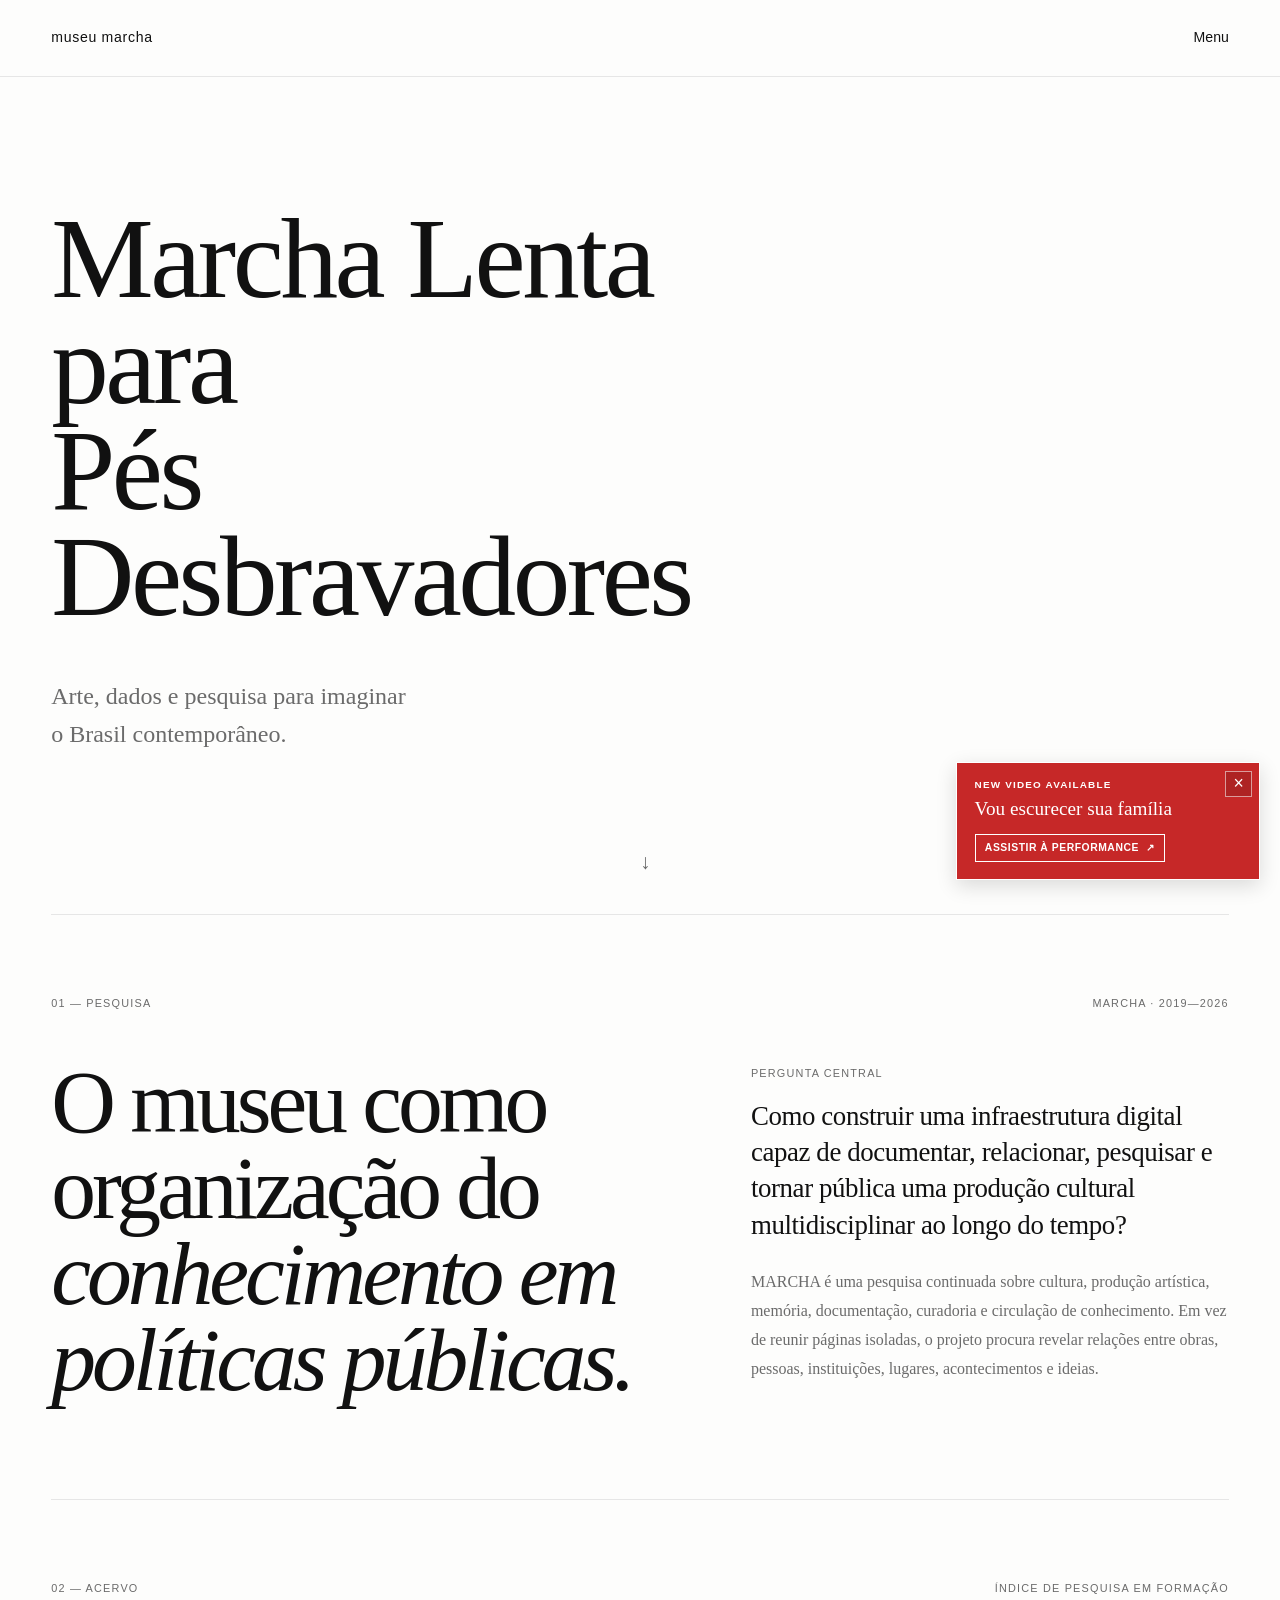
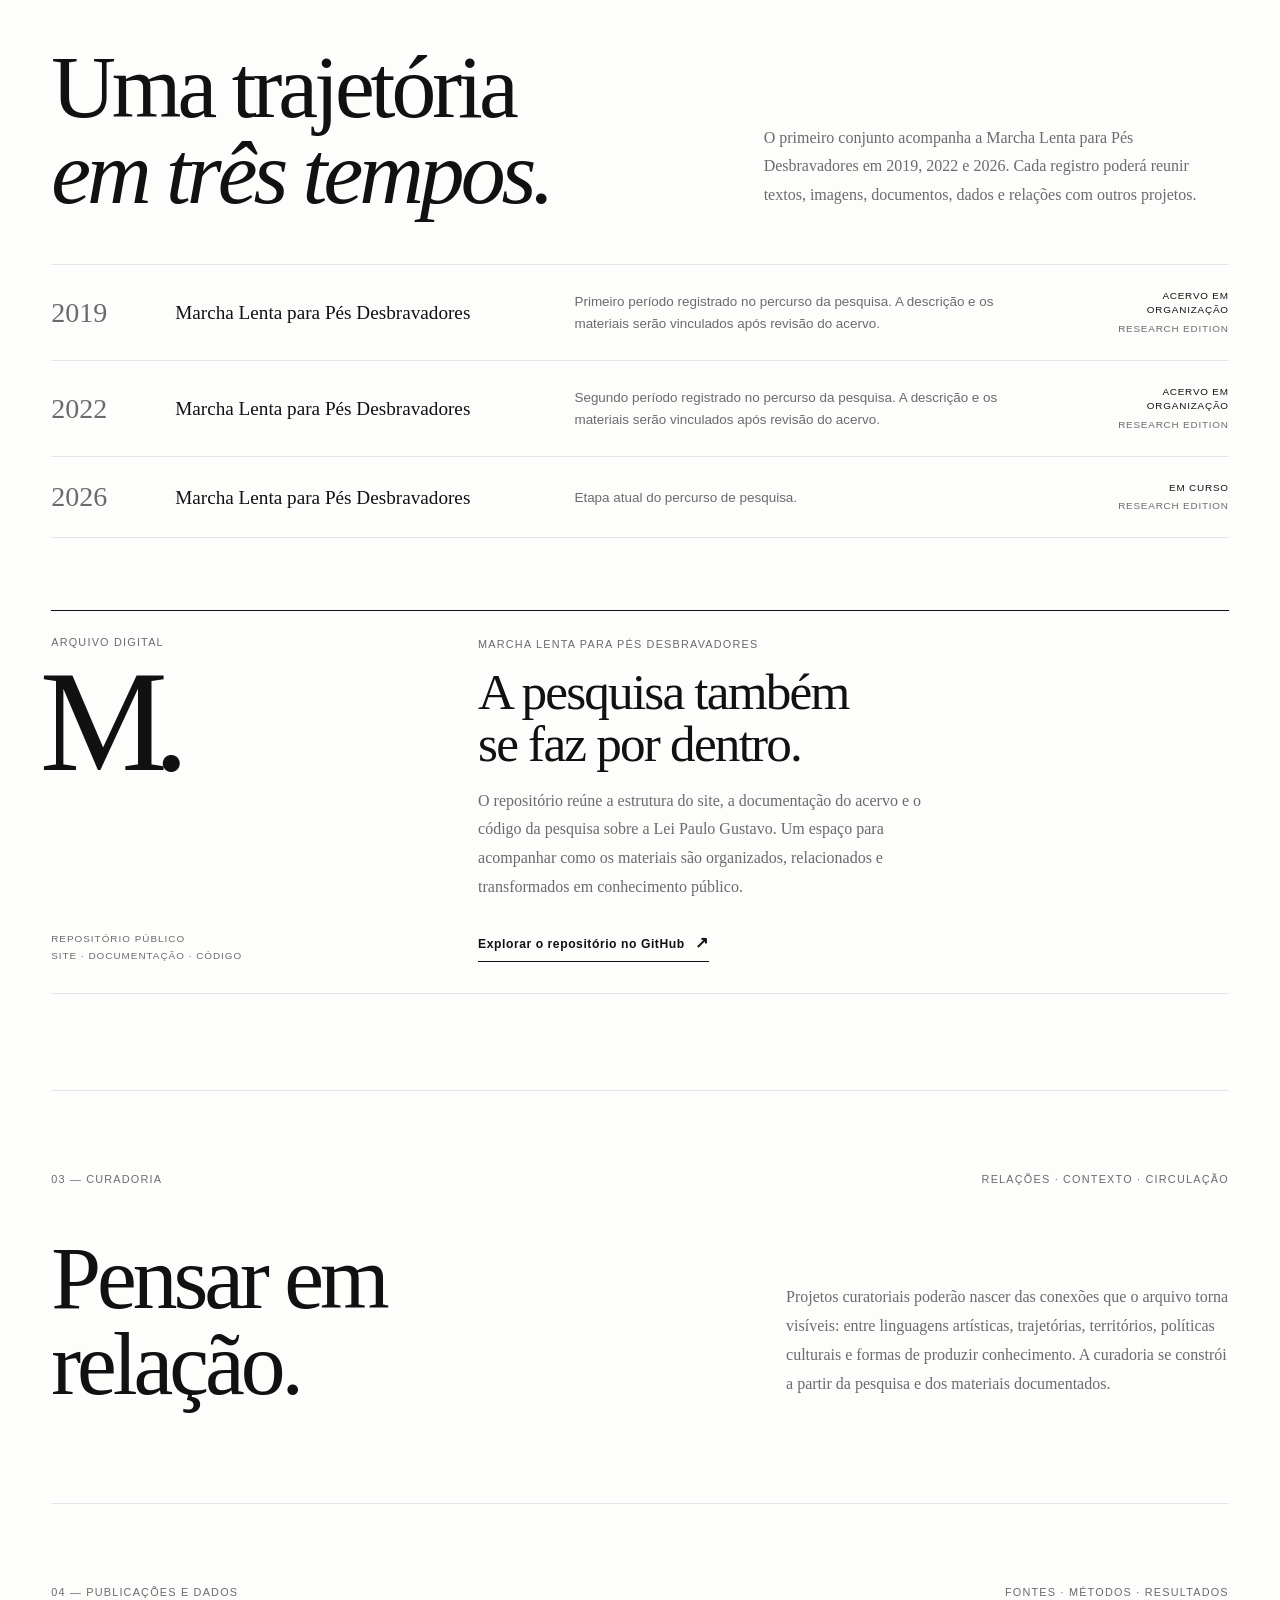
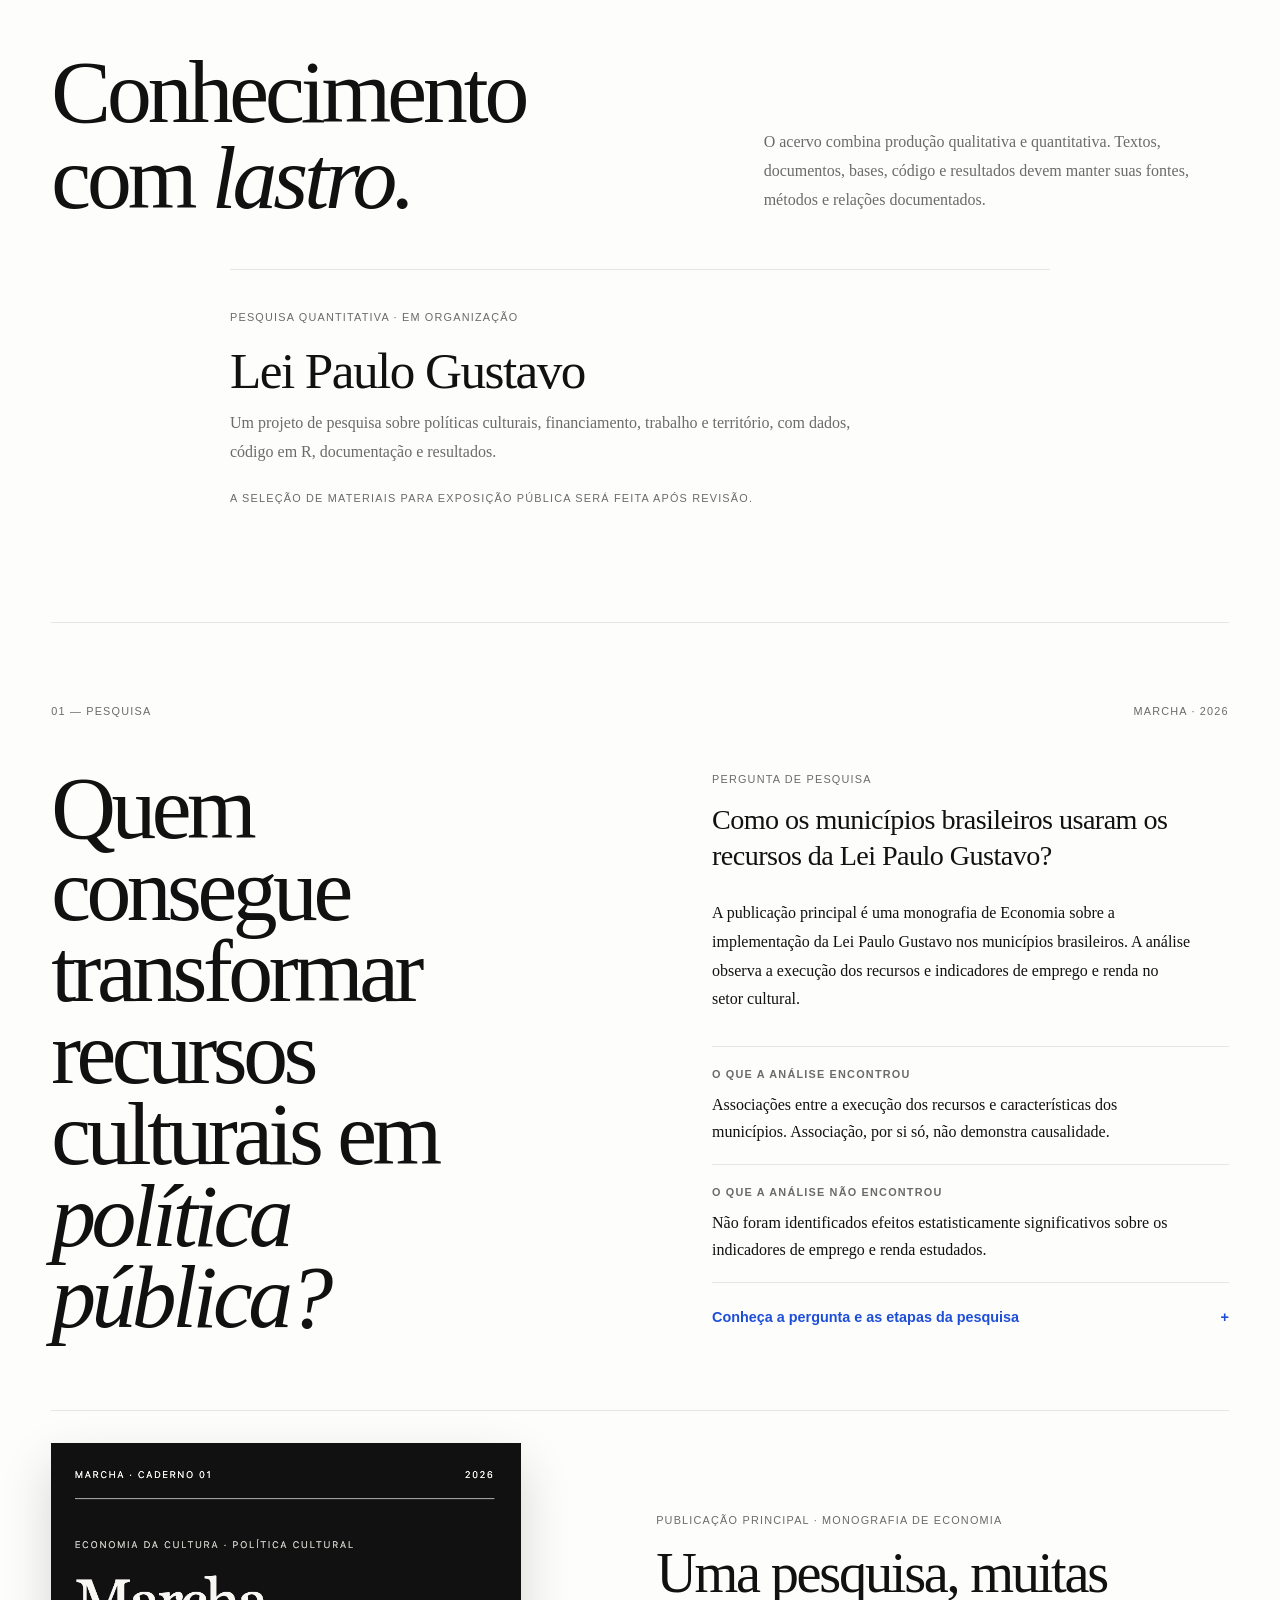
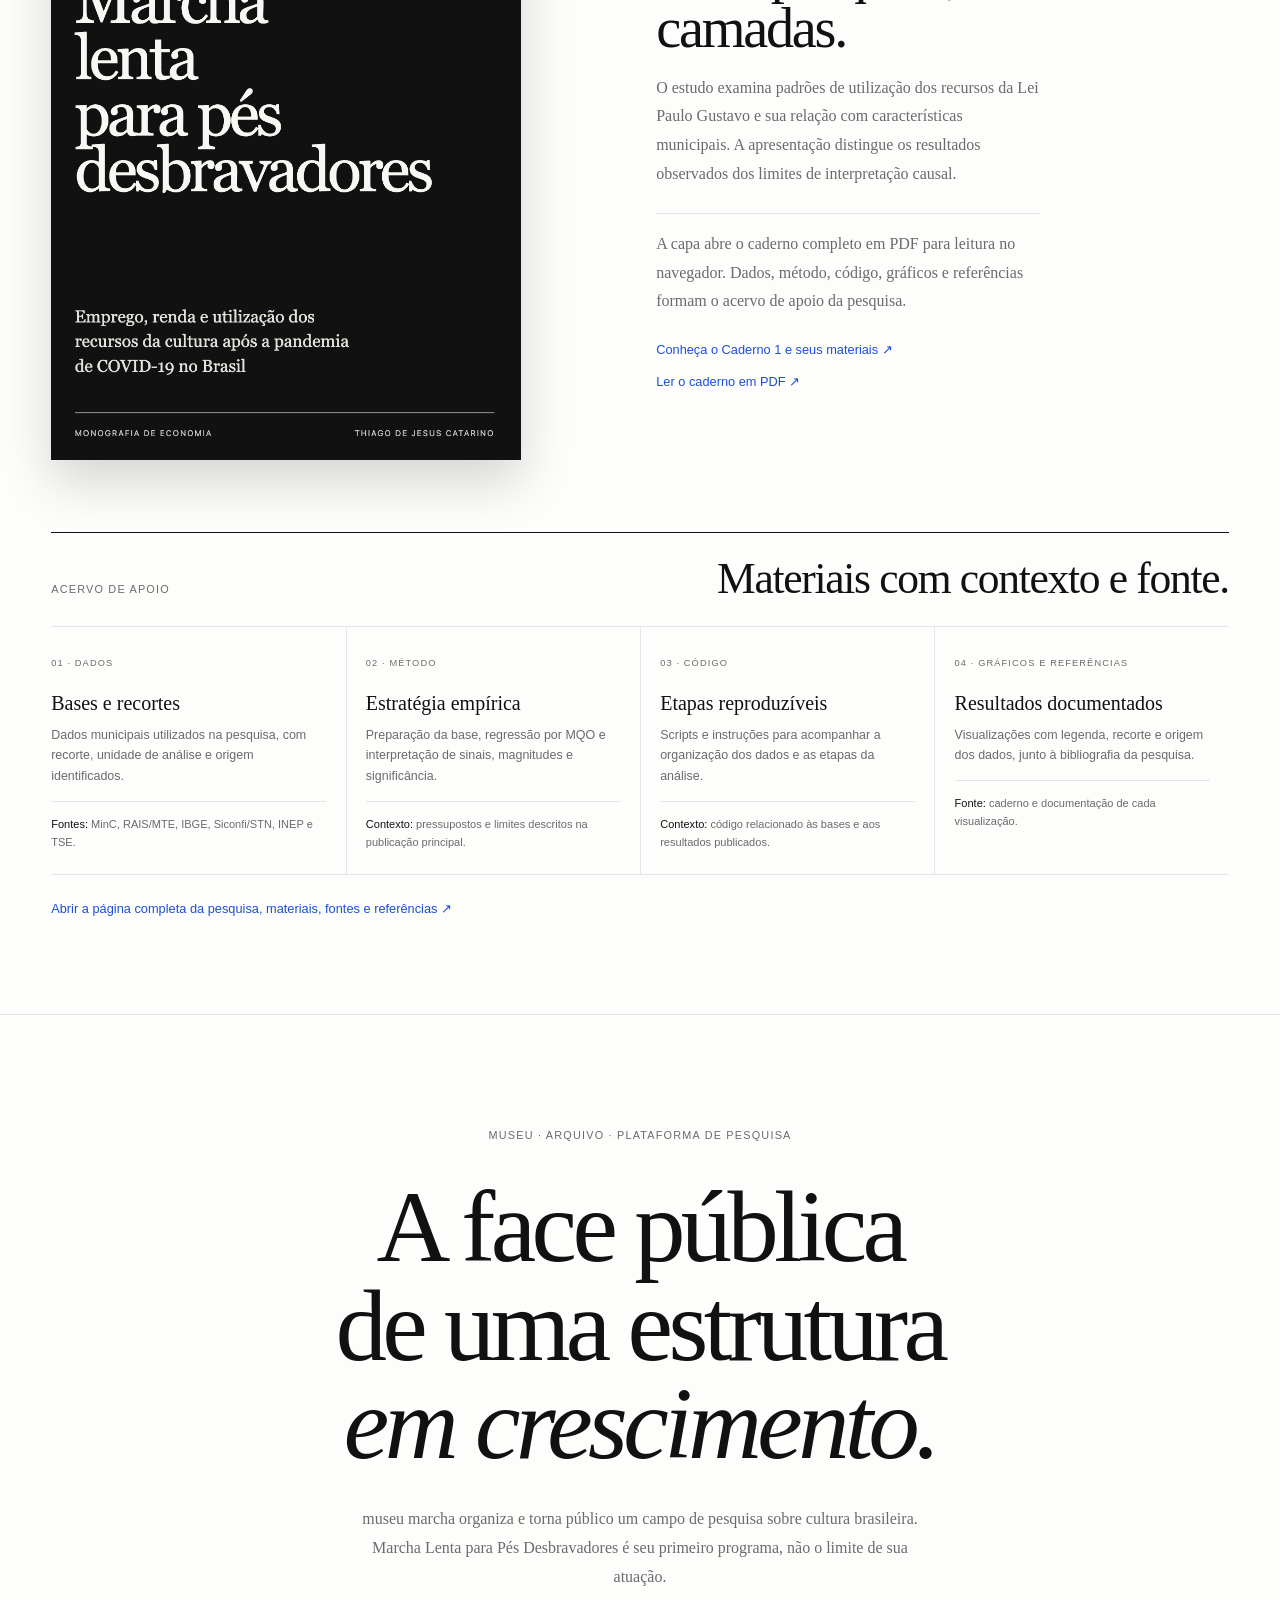
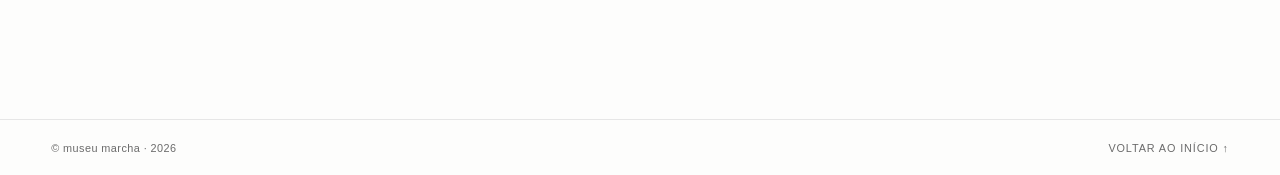
==== commit be44fd77: "Refresh homepage styles for archive feature" ====
--- a/index.html
+++ b/index.html
@@ -8,7 +8,7 @@
   <title>museu marcha</title>
   <link rel="stylesheet" href="assets/css/base/style.css">
   <link rel="stylesheet" href="assets/css/components/menu.css?v=20261022-menu2">
-  <link rel="stylesheet" href="assets/css/pages/home.css?v=20261022-enquadramentos">
+  <link rel="stylesheet" href="assets/css/pages/home.css?v=20261027-acervo-github">
 </head>
 <body>
   <a class="skip-link" href="#conteudo">Pular para o conteúdo</a>
--- a/assets/css/pages/home.css
+++ b/assets/css/pages/home.css
@@ -135,6 +135,64 @@
 .edition-meta{text-align:right;margin:0;color:var(--color-muted);font: .62rem/1.5 var(--font-sans);letter-spacing:.08em;text-transform:uppercase}
 .edition-meta span{display:block;color:var(--color-text);margin-bottom:.25rem}
 .loading-note{padding:1rem 0;color:var(--color-muted);font:.9rem var(--font-sans)}
+.archive-repository{
+    display:grid;
+    grid-template-columns:minmax(190px,.62fr) minmax(0,1.38fr);
+    gap:clamp(2rem,7vw,7rem);
+    margin-top:4.5rem;
+    padding:1.4rem 0 1.8rem;
+    border-top:1px solid var(--color-text);
+    border-bottom:1px solid var(--color-border);
+}
+.archive-repository-index{display:flex;flex-direction:column;align-items:flex-start}
+.archive-repository-mark{
+    display:block;
+    margin:.8rem 0 auto -.08em;
+    font:400 clamp(5rem,12vw,9rem)/.82 var(--font-serif);
+    letter-spacing:-.1em;
+}
+.archive-repository-meta{
+    margin-top:1.4rem;
+    color:var(--color-muted);
+    font:.62rem/1.7 var(--font-sans);
+    letter-spacing:.1em;
+}
+.archive-repository-copy{max-width:690px;padding:.15rem 0}
+.archive-repository-copy h3{
+    max-width:15ch;
+    margin:.85rem 0 1rem;
+    font:400 clamp(2rem,4vw,3.6rem)/1.02 var(--font-serif);
+    letter-spacing:-.035em;
+}
+.archive-repository-copy>p:not(.section-eyebrow){
+    max-width:58ch;
+    color:var(--color-muted);
+    font:1rem/1.8 var(--font-serif);
+}
+.archive-repository-link{
+    display:inline-flex;
+    align-items:baseline;
+    gap:.65rem;
+    margin-top:1.5rem;
+    padding:.35rem 0;
+    border-bottom:1px solid currentColor;
+    font:600 .76rem/1.5 var(--font-sans);
+    letter-spacing:.045em;
+}
+.archive-repository-link span{font-size:1rem}
+.archive-repository-link:hover{color:var(--color-accent)}
+.archive-repository-link:focus-visible{outline:2px solid var(--color-accent);outline-offset:4px}
+@media(max-width:760px){
+    .archive-repository{grid-template-columns:1fr;gap:1.4rem;margin-top:3.2rem}
+    .archive-repository-index{display:grid;grid-template-columns:1fr auto;align-items:start}
+    .archive-repository-index>.section-eyebrow{grid-column:1}
+    .archive-repository-mark{grid-column:2;grid-row:1/3;margin:-.5rem 0 0;font-size:5rem}
+    .archive-repository-meta{grid-column:1;margin-top:.5rem}
+    .archive-repository-copy h3{font-size:clamp(2rem,8vw,3rem)}
+}
+@media(prefers-reduced-motion:reduce){
+    .archive-repository-link{transition:none}
+}
 .curation-layout{grid-template-columns:1fr minmax(260px,.7fr);align-items:end}
 .curation-layout>p{margin:0 0 .55rem}
 .publication-entry{max-width:820px;margin:0 auto;padding:2rem 0 1rem;border-top:1px solid var(--color-border)}
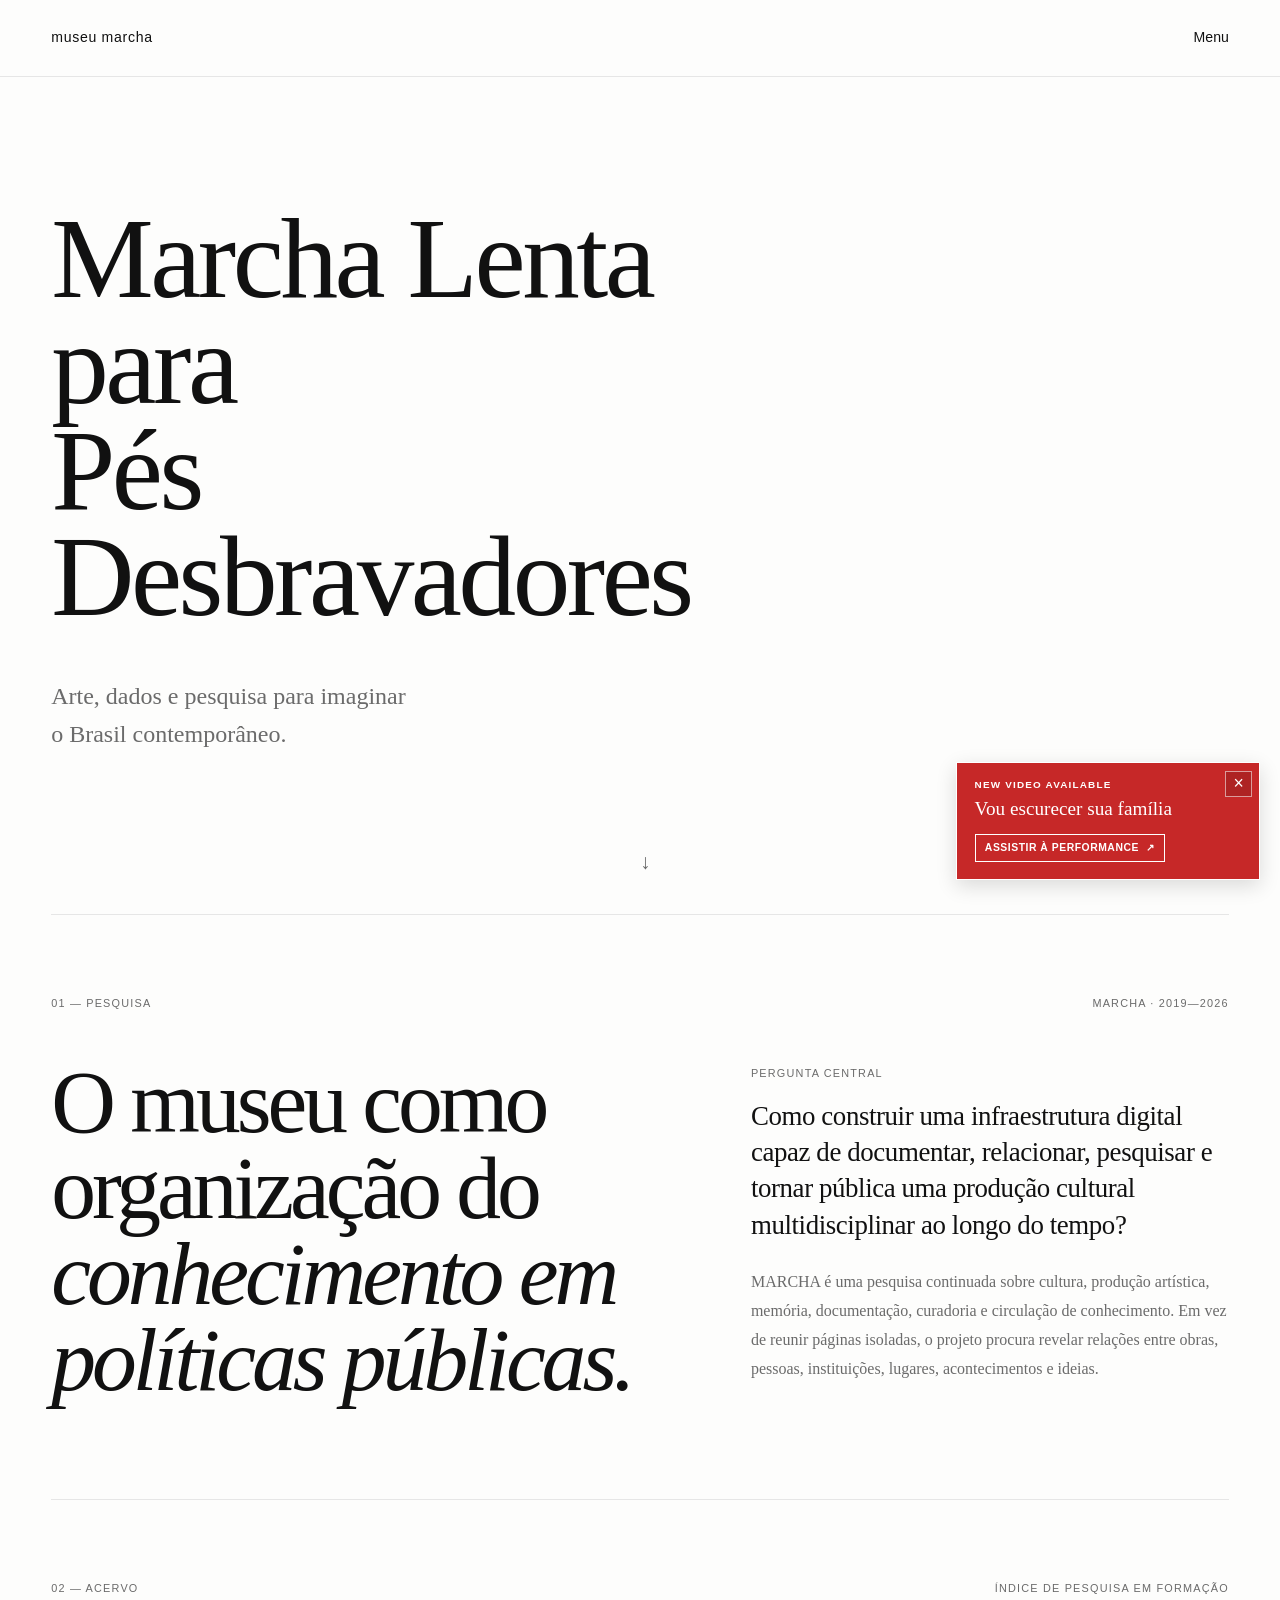
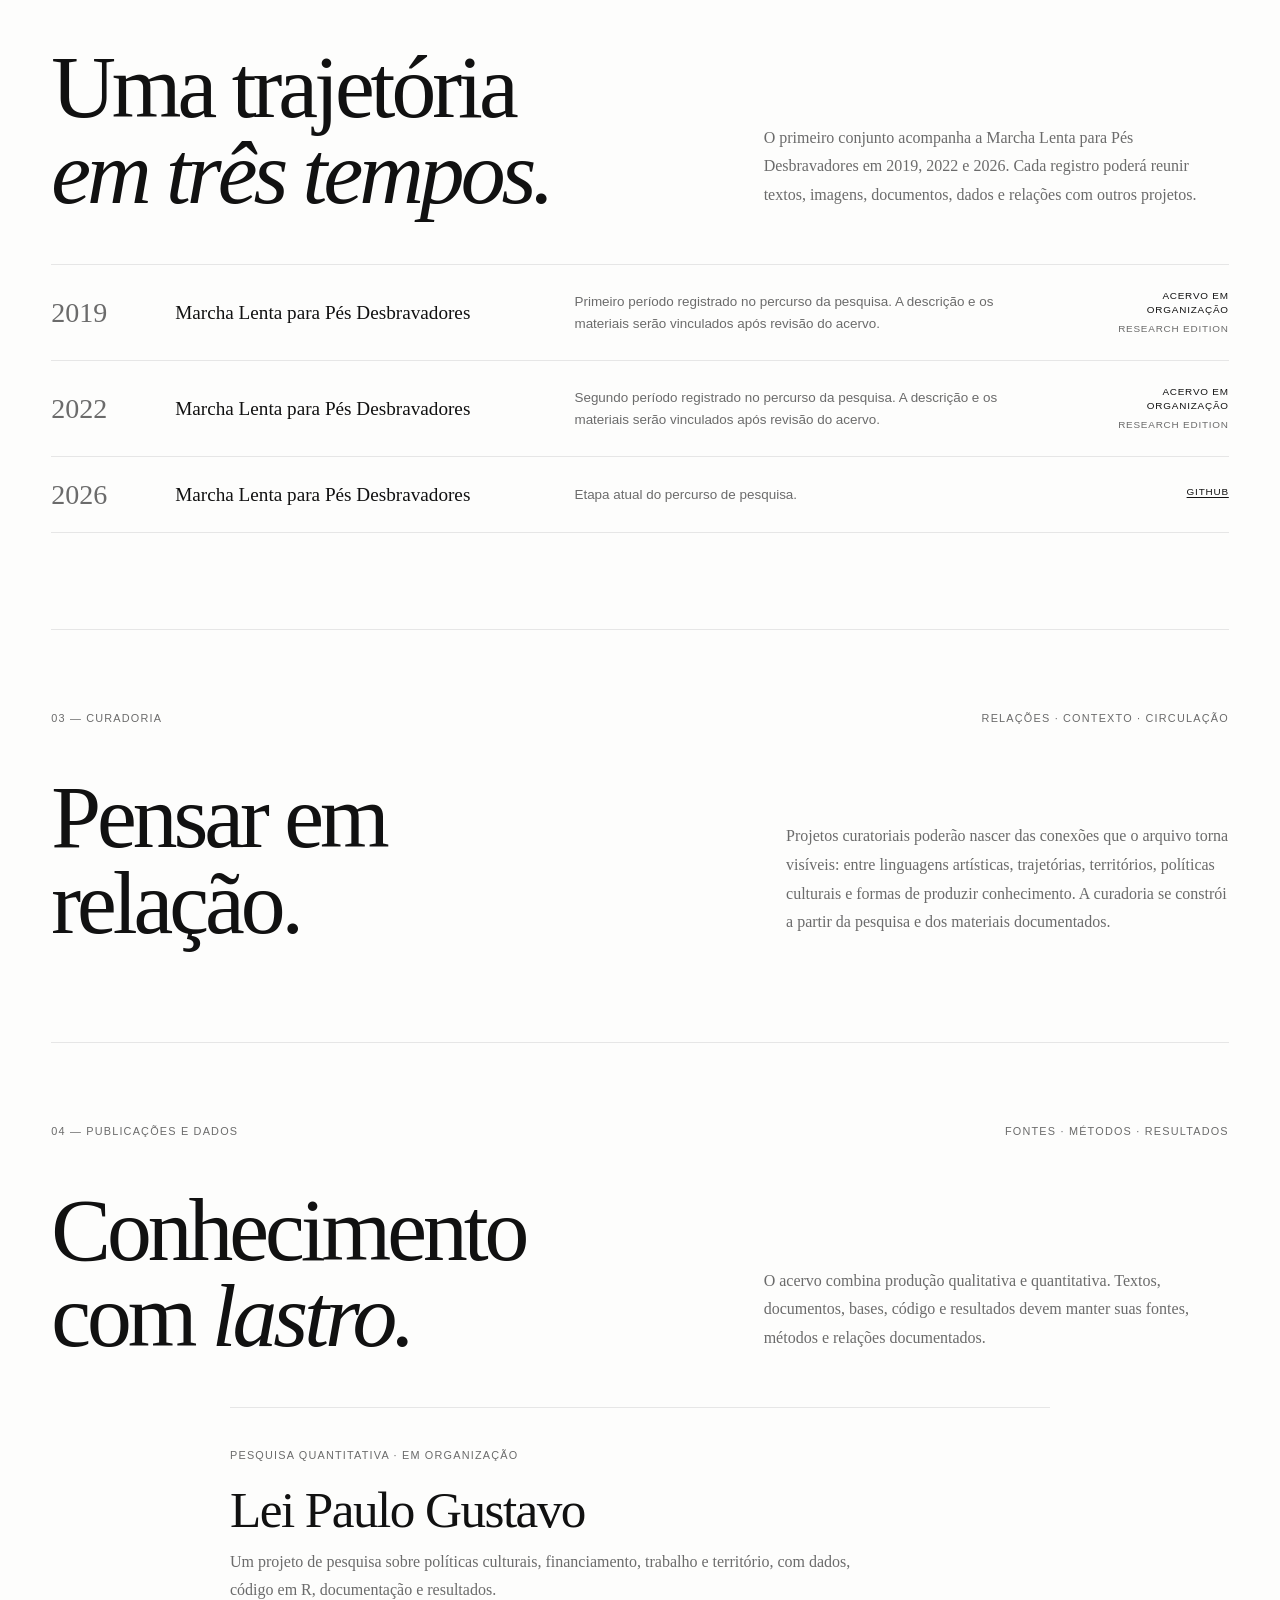
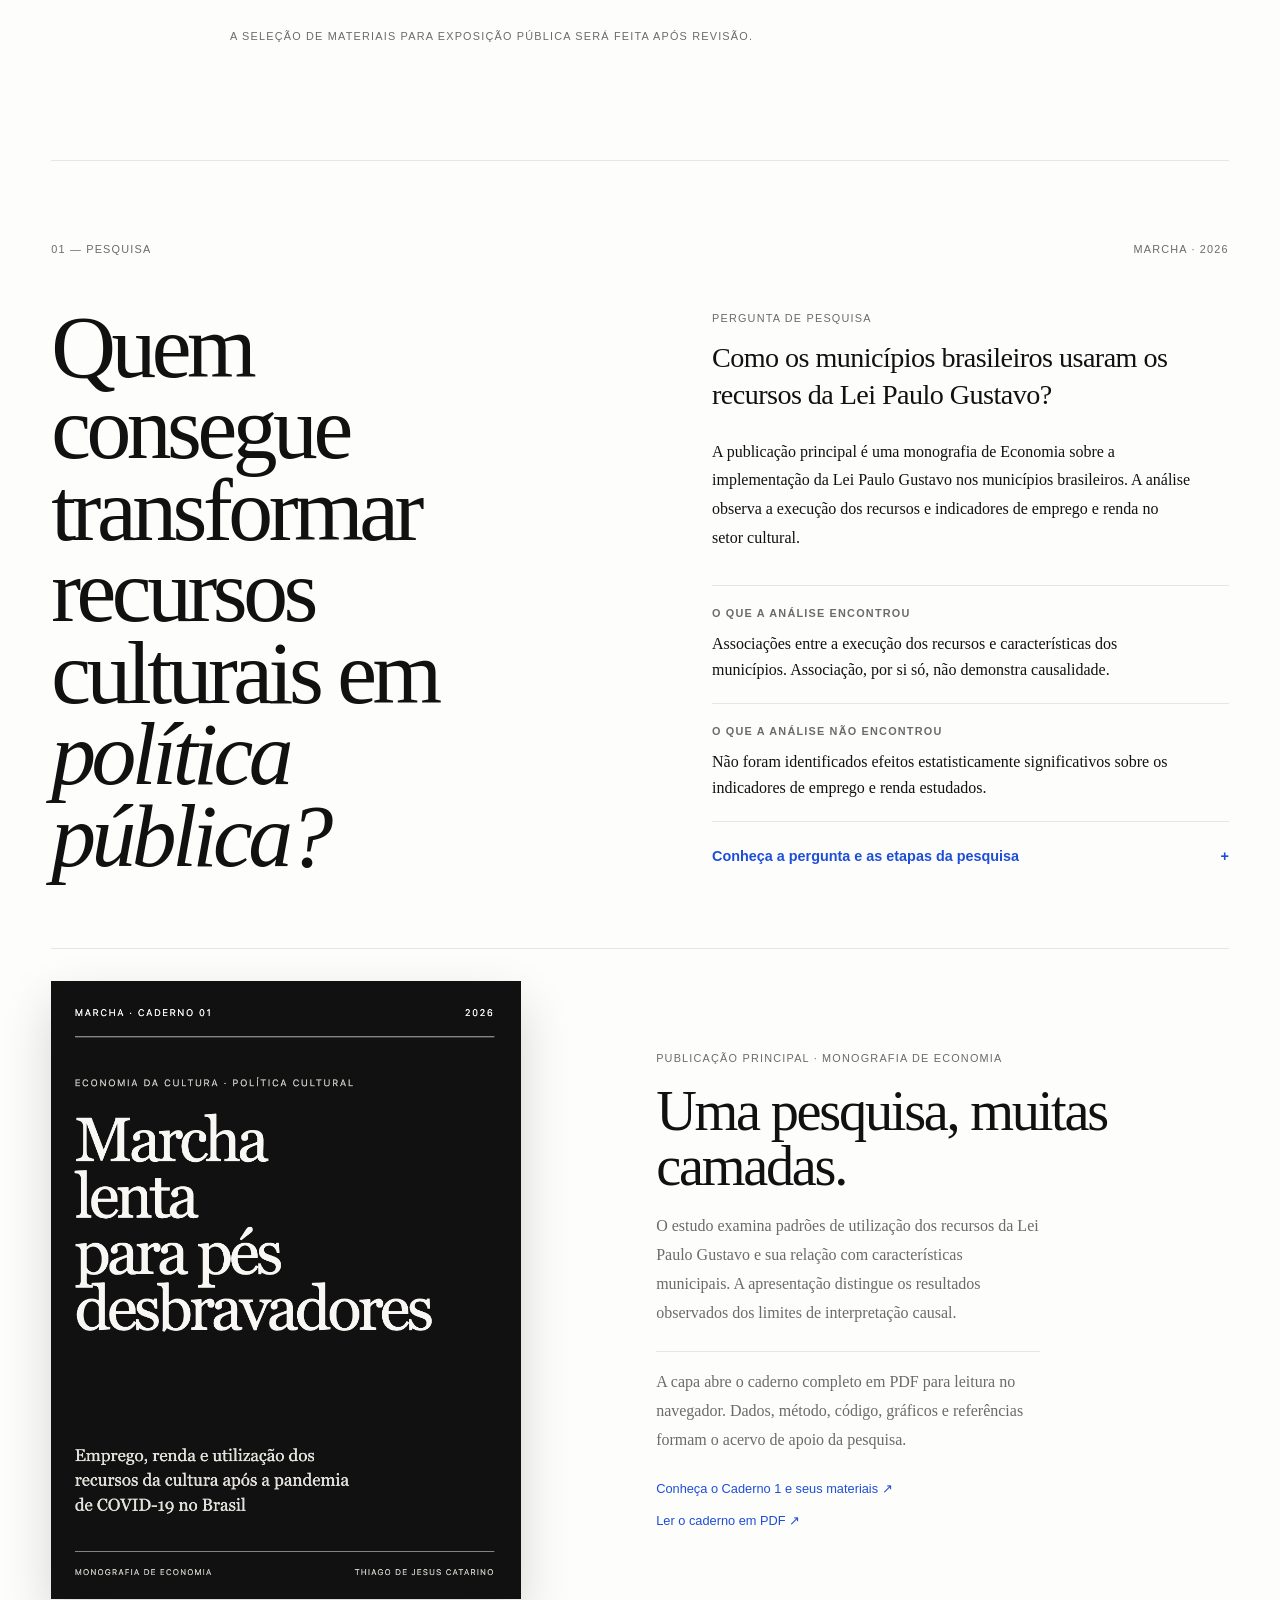
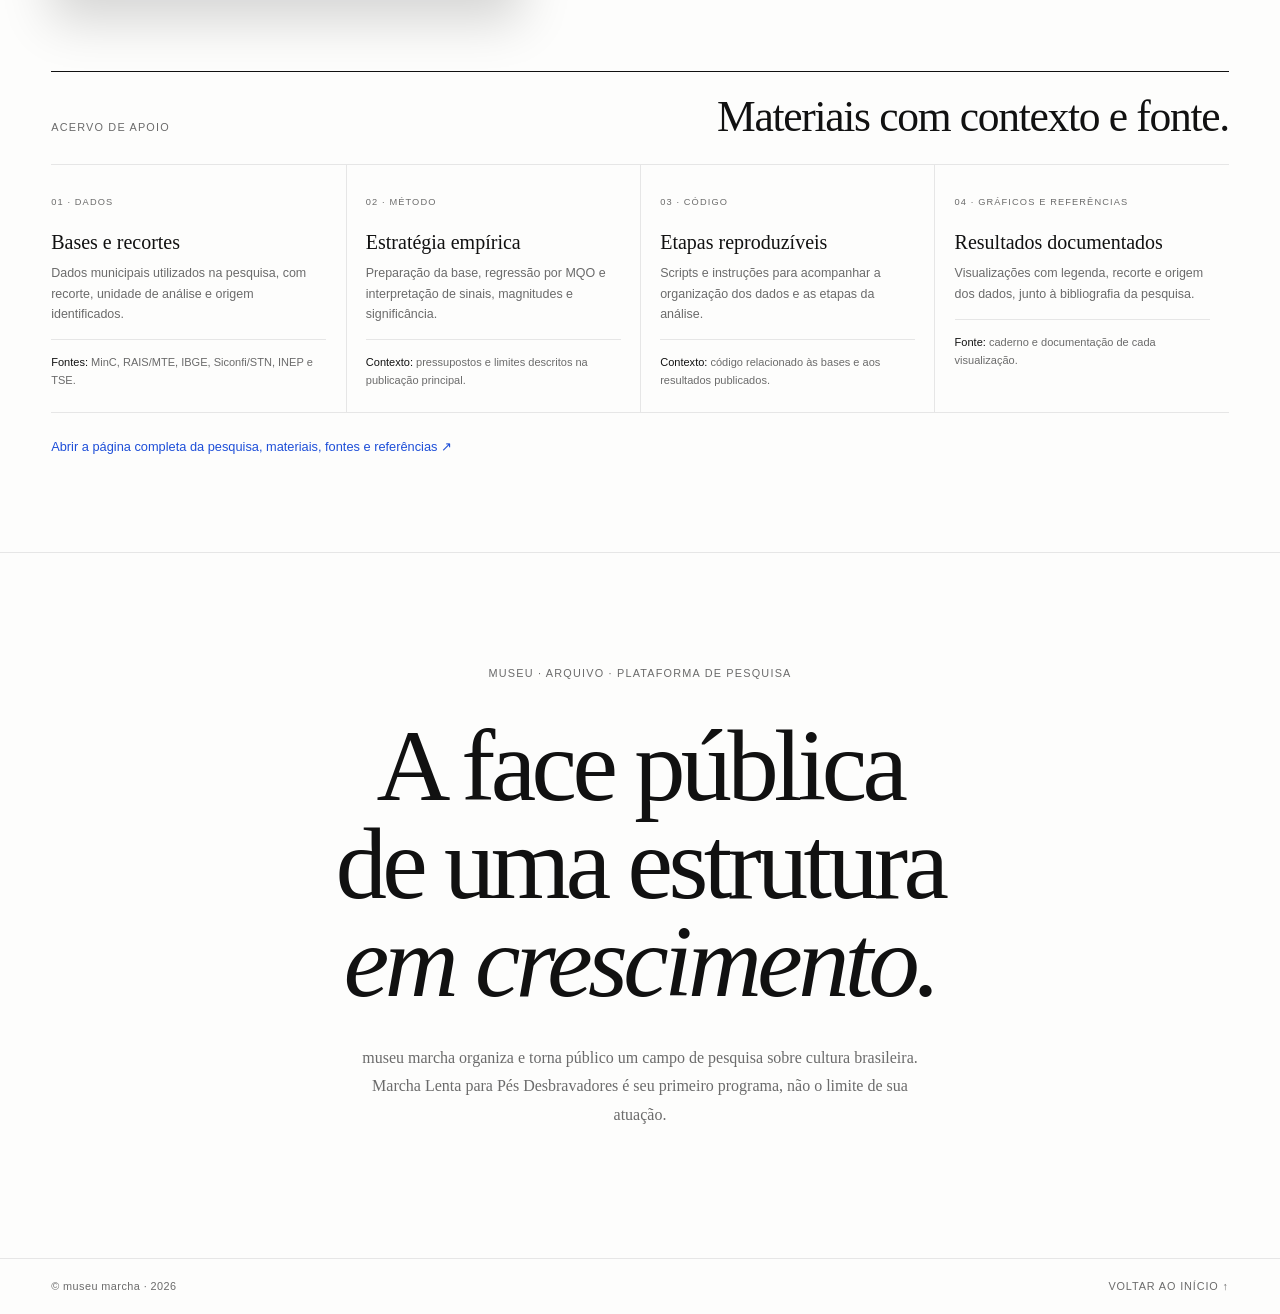
==== commit 8ee26fd3: "Move GitHub presentation off Acervo index" ====
--- a/index.html
+++ b/index.html
@@ -8,7 +8,7 @@
   <title>museu marcha</title>
   <link rel="stylesheet" href="assets/css/base/style.css">
   <link rel="stylesheet" href="assets/css/components/menu.css?v=20261022-menu2">
-  <link rel="stylesheet" href="assets/css/pages/home.css?v=20261027-acervo-github">
+  <link rel="stylesheet" href="assets/css/pages/home.css?v=20261027-github-pagina2">
 </head>
 <body>
   <a class="skip-link" href="#conteudo">Pular para o conteúdo</a>
@@ -81,19 +81,6 @@
         </div>
         <noscript><p class="loading-note">O índice do acervo precisa de JavaScript. Os materiais permanecem em organização.</p></noscript>
 
-        <article class="archive-repository" aria-labelledby="archive-repository-title">
-          <div class="archive-repository-index">
-            <p class="section-eyebrow">ARQUIVO DIGITAL</p>
-            <span class="archive-repository-mark" aria-hidden="true">M.</span>
-            <p class="archive-repository-meta">REPOSITÓRIO PÚBLICO<br>SITE · DOCUMENTAÇÃO · CÓDIGO</p>
-          </div>
-          <div class="archive-repository-copy">
-            <p class="section-eyebrow">MARCHA LENTA PARA PÉS DESBRAVADORES</p>
-            <h3 id="archive-repository-title">A pesquisa também se faz por dentro.</h3>
-            <p>O repositório reúne a estrutura do site, a documentação do acervo e o código da pesquisa sobre a Lei Paulo Gustavo. Um espaço para acompanhar como os materiais são organizados, relacionados e transformados em conhecimento público.</p>
-            <a class="archive-repository-link" href="https://github.com/thiagojcatarino/MARCHA" aria-label="Explorar o repositório público MARCHA no GitHub">Explorar o repositório no GitHub <span aria-hidden="true">↗</span></a>
-          </div>
-        </article>
       </section>
 
       <section class="editorial-section curation-section" id="curadoria" aria-labelledby="curation-title">
--- a/assets/css/pages/home.css
+++ b/assets/css/pages/home.css
@@ -133,7 +133,11 @@
 .edition-title{margin:0;font:1.2rem/1.2 var(--font-serif)}
 .edition-description{margin:0;color:var(--color-muted);font: .84rem/1.6 var(--font-sans)}
 .edition-meta{text-align:right;margin:0;color:var(--color-muted);font: .62rem/1.5 var(--font-sans);letter-spacing:.08em;text-transform:uppercase}
-.edition-meta span{display:block;color:var(--color-text);margin-bottom:.25rem}
+.edition-meta .edition-status,.edition-meta .edition-status-link{display:block;color:var(--color-text);margin-bottom:.25rem}
+.edition-meta .edition-status-link{text-decoration:underline;text-decoration-thickness:1px;text-underline-offset:.2em}
+.edition-meta .edition-status-link:hover{color:var(--color-accent)}
+.edition-meta .edition-status-link:focus-visible{outline:2px solid var(--color-accent);outline-offset:3px}
+@media(max-width:760px){.edition-meta .edition-status-link{min-height:44px;padding:.35rem 0;font-size:.7rem}}
 .loading-note{padding:1rem 0;color:var(--color-muted);font:.9rem var(--font-sans)}
 .archive-repository{
     display:grid;
@@ -147,9 +151,10 @@
 .archive-repository-index{display:flex;flex-direction:column;align-items:flex-start}
 .archive-repository-mark{
     display:block;
-    margin:.8rem 0 auto -.08em;
-    font:400 clamp(5rem,12vw,9rem)/.82 var(--font-serif);
-    letter-spacing:-.1em;
+    width:clamp(5rem,12vw,9rem);
+    height:clamp(5rem,12vw,9rem);
+    margin:.8rem 0 auto;
+    object-fit:cover;
 }
 .archive-repository-meta{
     margin-top:1.4rem;
@@ -158,7 +163,7 @@
     letter-spacing:.1em;
 }
 .archive-repository-copy{max-width:690px;padding:.15rem 0}
-.archive-repository-copy h3{
+.archive-repository-copy h1,.archive-repository-copy h3{
     max-width:15ch;
     margin:.85rem 0 1rem;
     font:400 clamp(2rem,4vw,3.6rem)/1.02 var(--font-serif);
@@ -186,7 +191,7 @@
     .archive-repository{grid-template-columns:1fr;gap:1.4rem;margin-top:3.2rem}
     .archive-repository-index{display:grid;grid-template-columns:1fr auto;align-items:start}
     .archive-repository-index>.section-eyebrow{grid-column:1}
-    .archive-repository-mark{grid-column:2;grid-row:1/3;margin:-.5rem 0 0;font-size:5rem}
+    .archive-repository-mark{grid-column:2;grid-row:1/3;width:5rem;height:5rem;margin:-.5rem 0 0}
     .archive-repository-meta{grid-column:1;margin-top:.5rem}
     .archive-repository-copy h3{font-size:clamp(2rem,8vw,3rem)}
 }
@@ -417,3 +422,16 @@
 #publicacao-principal {
   scroll-margin-top: 2rem;
 }
+
+.archive-repository-page{
+    display:grid;
+    place-items:center;
+    width:min(92%,1220px);
+    min-height:100svh;
+    margin:0 auto;
+    padding:3rem 0;
+}
+.archive-repository-page .archive-repository{width:100%;margin:0}
+@media(max-width:760px){
+    .archive-repository-page{padding:2rem 0}
+}
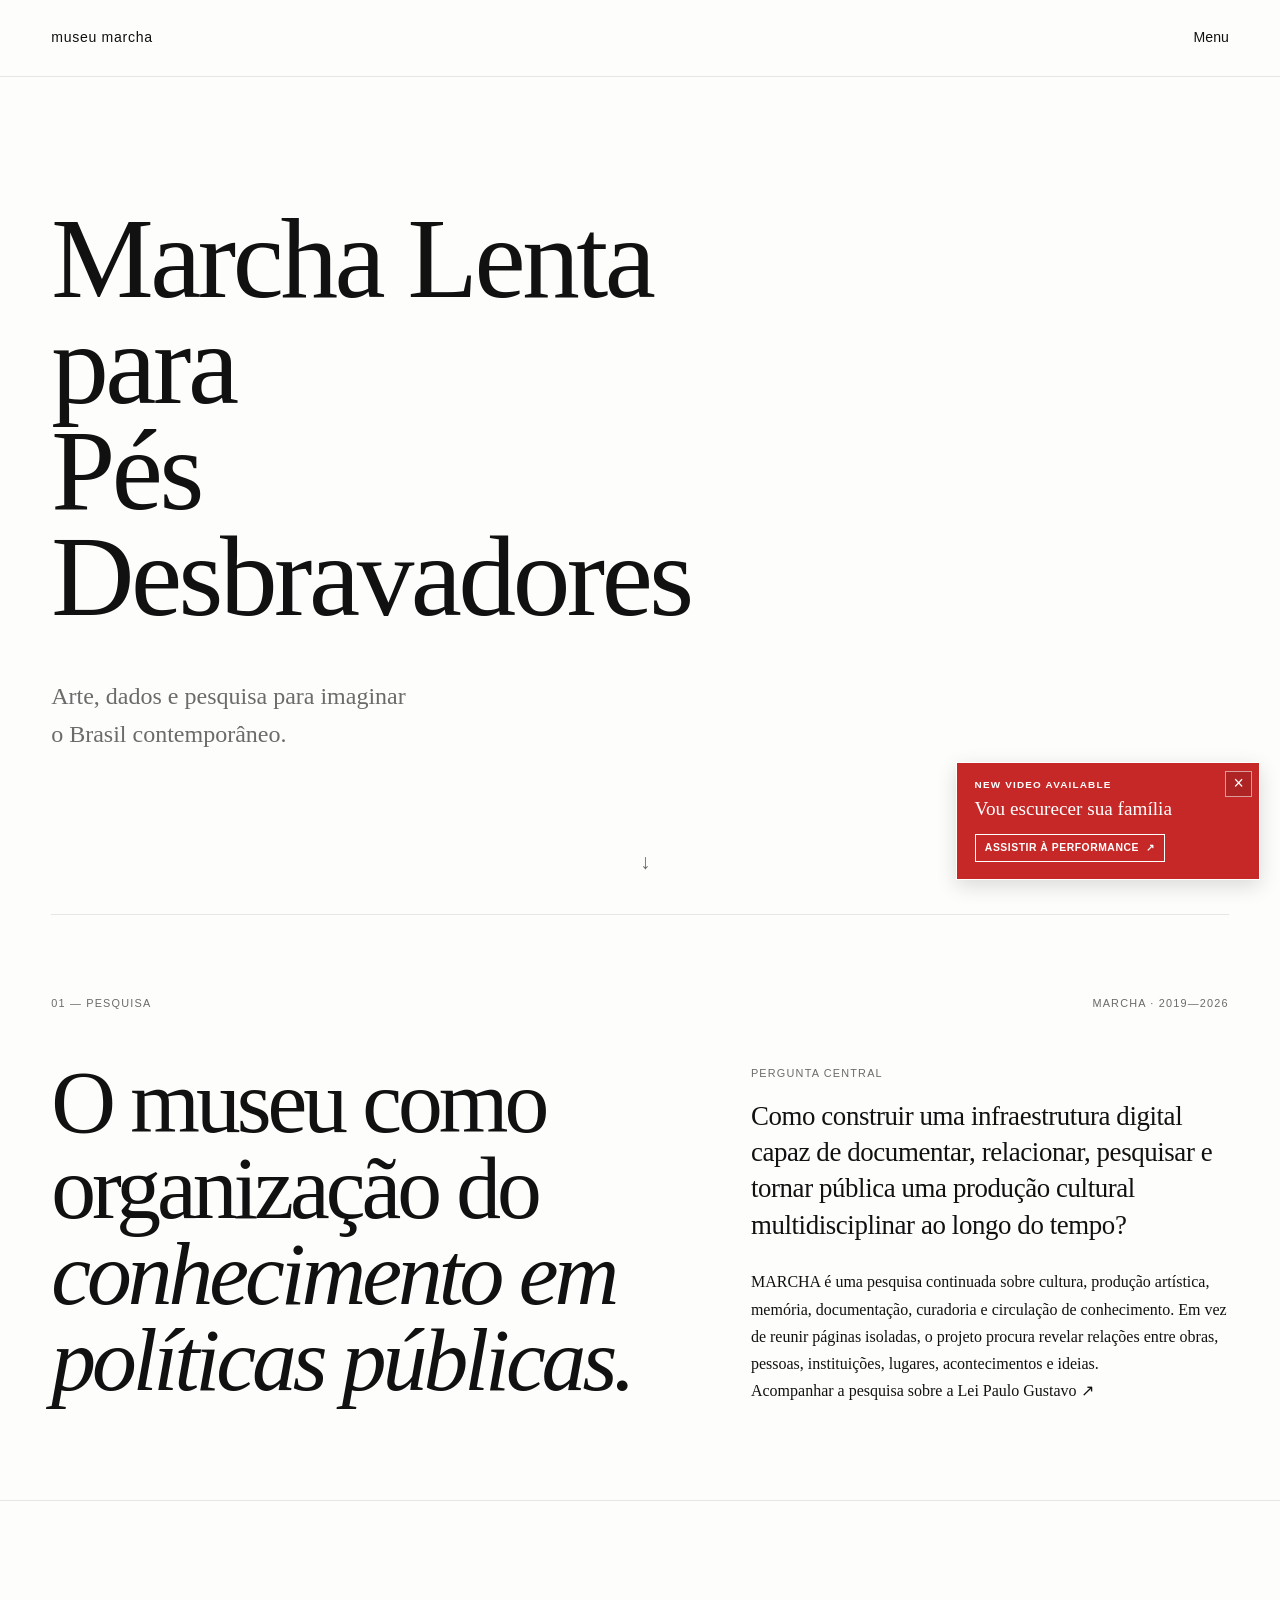
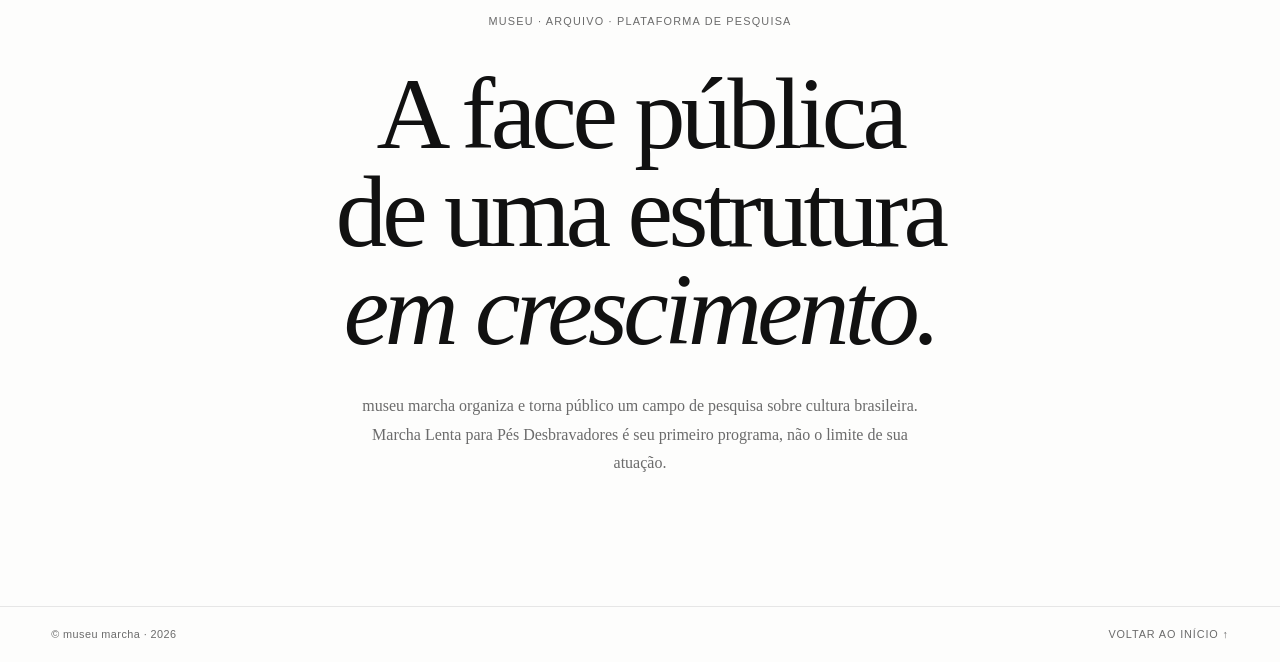
==== commit 740ce8cf: "Separar acervo e curadoria da página inicial" ====
--- a/index.html
+++ b/index.html
@@ -7,33 +7,18 @@
   <meta name="description" content="museu marcha — arquivo, pesquisa e curadoria sobre cultura brasileira.">
   <title>museu marcha</title>
   <link rel="stylesheet" href="assets/css/base/style.css">
-  <link rel="stylesheet" href="assets/css/components/menu.css?v=20261022-menu2">
-  <link rel="stylesheet" href="assets/css/pages/home.css?v=20261027-github-pagina2">
+  <link rel="stylesheet" href="assets/css/components/menu.css?v=20261027-multipage1">
+  <link rel="stylesheet" href="assets/css/pages/home.css?v=20261027-multipage1">
 </head>
 <body>
   <a class="skip-link" href="#conteudo">Pular para o conteúdo</a>
-
   <div class="editorial-index" id="editorialIndex" aria-label="Índice editorial">
-    <div class="editorial-index-header">
-      <button class="close-button" id="closeButton" aria-label="Fechar menu">×</button>
-    </div>
+    <div class="editorial-index-header"><button class="close-button" id="closeButton" aria-label="Fechar menu">×</button></div>
     <nav class="editorial-navigation" aria-label="Seções do museu marcha">
       <a href="#pesquisa">Pesquisa</a>
-      <a href="#acervo">Acervo</a>
-      <a href="#curadoria">Curadoria</a>
-      <button type="button" class="editorial-publications-toggle" id="publicationsToggle" aria-expanded="false" aria-controls="publicationNavigation">Publicações</button>
+      <a href="acervo.html">Acervo</a>
+      <a href="curadoria.html">Curadoria</a>
     </nav>
-    <nav class="editorial-publication-subnavigation" id="publicationNavigation" aria-label="Publicações" hidden>
-      <button type="button" class="editorial-publication-back" id="publicationBack">← Voltar</button>
-      <a href="#marcha2026">MARCHA 2026</a>
-      <a href="pesquisa/lei-paulo-gustavo.html">Lei Paulo Gustavo</a>
-      <a href="publicacoes/marcha-caderno-1.html">Caderno 1</a>
-    </nav>
-    <div class="editorial-divider"></div>
-    <section class="featured-publication">
-      <p class="featured-label">Primeiro programa de pesquisa</p>
-      <a href="#publicacao-principal">Marcha Lenta para<br>Pés Desbravadores</a>
-    </section>
     <div class="editorial-divider"></div>
     <nav class="secondary-navigation" aria-label="Informações">
       <a href="#instituicao">Sobre</a>
@@ -42,7 +27,6 @@
       <span lang="en">English · em breve</span>
     </nav>
   </div>
-
   <div id="pageWrapper">
     <header class="site-header">
       <nav class="site-nav" aria-label="Navegação principal">
@@ -50,14 +34,12 @@
         <button class="menu-button" id="menuButton" aria-expanded="false" aria-controls="editorialIndex">Menu</button>
       </nav>
     </header>
-
     <main id="conteudo">
       <section class="home-hero" id="inicio" aria-labelledby="home-title">
         <h1 class="home-title" id="home-title">Marcha Lenta para<br>Pés Desbravadores</h1>
         <p class="home-manifesto">Arte, dados e pesquisa para imaginar<br>o Brasil contemporâneo.</p>
         <a class="hero-scroll" href="#pesquisa" aria-label="Continue para a pesquisa">↓</a>
       </section>
-
       <section class="editorial-section research-section" id="pesquisa" aria-labelledby="research-title">
         <div class="section-label"><span>01 — PESQUISA</span><span>MARCHA · 2019—2026</span></div>
         <div class="research-layout">
@@ -66,126 +48,28 @@
             <p class="section-eyebrow">PERGUNTA CENTRAL</p>
             <blockquote>Como construir uma infraestrutura digital capaz de documentar, relacionar, pesquisar e tornar pública uma produção cultural multidisciplinar ao longo do tempo?</blockquote>
             <p>MARCHA é uma pesquisa continuada sobre cultura, produção artística, memória, documentação, curadoria e circulação de conhecimento. Em vez de reunir páginas isoladas, o projeto procura revelar relações entre obras, pessoas, instituições, lugares, acontecimentos e ideias.</p>
+            <a class="text-link" href="pesquisa/lei-paulo-gustavo.html">Acompanhar a pesquisa sobre a Lei Paulo Gustavo ↗</a>
           </div>
         </div>
       </section>
-
-      <section class="editorial-section collection-section" id="acervo" aria-labelledby="collection-title">
-        <div class="section-label"><span>02 — ACERVO</span><span>ÍNDICE DE PESQUISA EM FORMAÇÃO</span></div>
-        <div class="collection-heading">
-          <h2 id="collection-title">Uma trajetória<br><em>em três tempos.</em></h2>
-          <p>O primeiro conjunto acompanha a Marcha Lenta para Pés Desbravadores em 2019, 2022 e 2026. Cada registro poderá reunir textos, imagens, documentos, dados e relações com outros projetos.</p>
-        </div>
-        <div class="edition-list" id="edition-list" aria-live="polite">
-          <p class="loading-note">Carregando o índice…</p>
-        </div>
-        <noscript><p class="loading-note">O índice do acervo precisa de JavaScript. Os materiais permanecem em organização.</p></noscript>
-
-      </section>
-
-      <section class="editorial-section curation-section" id="curadoria" aria-labelledby="curation-title">
-        <div class="section-label"><span>03 — CURADORIA</span><span>RELAÇÕES · CONTEXTO · CIRCULAÇÃO</span></div>
-        <div class="curation-layout">
-          <h2 id="curation-title">Pensar em<br>relação.</h2>
-          <p>Projetos curatoriais poderão nascer das conexões que o arquivo torna visíveis: entre linguagens artísticas, trajetórias, territórios, políticas culturais e formas de produzir conhecimento. A curadoria se constrói a partir da pesquisa e dos materiais documentados.</p>
-        </div>
-      </section>
-
-      <section class="editorial-section publications-section" id="publicacoes" aria-labelledby="publications-title">
-        <div class="section-label"><span>04 — PUBLICAÇÕES E DADOS</span><span>FONTES · MÉTODOS · RESULTADOS</span></div>
-        <div class="collection-heading">
-          <h2 id="publications-title">Conhecimento<br>com <em>lastro.</em></h2>
-          <p>O acervo combina produção qualitativa e quantitativa. Textos, documentos, bases, código e resultados devem manter suas fontes, métodos e relações documentados.</p>
-        </div>
-        <div class="publication-entry">
-          <span class="publication-type">PESQUISA QUANTITATIVA · EM ORGANIZAÇÃO</span>
-          <h3>Lei Paulo Gustavo</h3>
-          <p>Um projeto de pesquisa sobre políticas culturais, financiamento, trabalho e território, com dados, código em R, documentação e resultados.</p>
-          <span class="publication-note">A seleção de materiais para exposição pública será feita após revisão.</span>
-        </div>
-      </section>
-
-
-      <section class="editorial-section marcha-feature-section" id="marcha2026" aria-labelledby="marcha-feature-title">
-        <div class="section-label"><span>01 — PESQUISA</span><span>MARCHA · 2026</span></div>
-        <div class="marcha-research-structure">
-          <h2 id="marcha-feature-title">Quem consegue transformar recursos culturais em <em>política pública?</em></h2>
-          <div class="marcha-research-panel">
-            <div class="marcha-question">
-              <p class="section-eyebrow">PERGUNTA DE PESQUISA</p>
-              <h3>Como os municípios brasileiros usaram os recursos da Lei Paulo Gustavo?</h3>
-              <p>A publicação principal é uma monografia de Economia sobre a implementação da Lei Paulo Gustavo nos municípios brasileiros. A análise observa a execução dos recursos e indicadores de emprego e renda no setor cultural.</p>
-            </div>
-            <div class="marcha-findings">
-              <article><p class="section-eyebrow">O QUE A ANÁLISE ENCONTROU</p><p>Associações entre a execução dos recursos e características dos municípios. Associação, por si só, não demonstra causalidade.</p></article>
-              <article><p class="section-eyebrow">O QUE A ANÁLISE NÃO ENCONTROU</p><p>Não foram identificados efeitos estatisticamente significativos sobre os indicadores de emprego e renda estudados.</p></article>
-            </div>
-            <details class="marcha-research-disclosure">
-              <summary>Conheça a pergunta e as etapas da pesquisa</summary>
-              <div class="marcha-disclosure-panel">
-                <h4>Utilização dos recursos da Lei Paulo Gustavo</h4>
-                <p>A pesquisa investiga os fatores associados aos diferentes níveis de utilização dos recursos da Lei Paulo Gustavo pelos municípios brasileiros, considerando características econômicas, culturais, educacionais e políticas.</p>
-                <p>A estratégia empírica inclui uma regressão por Mínimos Quadrados Ordinários (MQO) para analisar a relação entre essas características municipais e o score de utilização dos recursos da LPG.</p>
-                <p>Em termos econômicos, a análise investiga como as características dos municípios se associam aos níveis de utilização dos recursos da política cultural.</p>
-                <ol>
-                  <li><strong>Preparação:</strong> construção da base de dados municipal e organização das variáveis utilizadas na regressão.</li>
-                  <li><strong>Estimação:</strong> execução da regressão por MQO, com o score de utilização da LPG como variável dependente e os indicadores municipais como variáveis explicativas.</li>
-                  <li><strong>Interpretação:</strong> análise dos sinais, magnitudes e níveis de significância estatística dos coeficientes estimados.</li>
-                </ol>
-              </div>
-            </details>
-          </div>
-        </div>
-        <div class="marcha-publication-feature" id="publicacao-principal" aria-labelledby="publication-feature-title">
-          <a class="marcha-feature-cover" href="assets/publicacoes/MARCHA_2026_Caderno_de_Pesquisa.pdf" aria-label="Abrir MARCHA — Caderno 1 em PDF para leitura">
-            <img src="assets/images/publicacoes/MARCHA_2026_Caderno_de_Pesquisa_Capa.png" alt="Capa preta do MARCHA — Caderno 1, publicação de pesquisa de 2026">
-          </a>
-          <div class="marcha-publication-copy">
-            <p class="section-eyebrow">PUBLICAÇÃO PRINCIPAL · MONOGRAFIA DE ECONOMIA</p>
-            <h3 id="publication-feature-title">Uma pesquisa, muitas camadas.</h3>
-            <p>O estudo examina padrões de utilização dos recursos da Lei Paulo Gustavo e sua relação com características municipais. A apresentação distingue os resultados observados dos limites de interpretação causal.</p>
-            <p class="marcha-publication-note">A capa abre o caderno completo em PDF para leitura no navegador. Dados, método, código, gráficos e referências formam o acervo de apoio da pesquisa.</p>
-            <div class="marcha-publication-links">
-              <a class="text-link" href="publicacoes/marcha-caderno-1.html">Conheça o Caderno 1 e seus materiais ↗</a>
-              <a class="text-link" href="assets/publicacoes/MARCHA_2026_Caderno_de_Pesquisa.pdf">Ler o caderno em PDF ↗</a>
-            </div>
-          </div>
-        </div>
-        <div class="marcha-home-archive">
-          <div class="marcha-home-archive-heading"><p class="section-eyebrow">ACERVO DE APOIO</p><h3>Materiais com contexto e fonte.</h3></div>
-          <div class="marcha-home-archive-grid">
-            <article><span>01 · DADOS</span><h4>Bases e recortes</h4><p>Dados municipais utilizados na pesquisa, com recorte, unidade de análise e origem identificados.</p><p class="source-note"><strong>Fontes:</strong> MinC, RAIS/MTE, IBGE, Siconfi/STN, INEP e TSE.</p></article>
-            <article><span>02 · MÉTODO</span><h4>Estratégia empírica</h4><p>Preparação da base, regressão por MQO e interpretação de sinais, magnitudes e significância.</p><p class="source-note"><strong>Contexto:</strong> pressupostos e limites descritos na publicação principal.</p></article>
-            <article><span>03 · CÓDIGO</span><h4>Etapas reproduzíveis</h4><p>Scripts e instruções para acompanhar a organização dos dados e as etapas da análise.</p><p class="source-note"><strong>Contexto:</strong> código relacionado às bases e aos resultados publicados.</p></article>
-            <article><span>04 · GRÁFICOS E REFERÊNCIAS</span><h4>Resultados documentados</h4><p>Visualizações com legenda, recorte e origem dos dados, junto à bibliografia da pesquisa.</p><p class="source-note"><strong>Fonte:</strong> caderno e documentação de cada visualização.</p></article>
-          </div>
-        </div>
-        <p class="marcha-research-page-link"><a class="text-link" href="pesquisa/lei-paulo-gustavo.html">Abrir a página completa da pesquisa, materiais, fontes e referências ↗</a></p>
-      </section>
-
       <section class="institution-section" id="instituicao" aria-labelledby="institution-title">
         <p class="section-eyebrow">MUSEU · ARQUIVO · PLATAFORMA DE PESQUISA</p>
         <h2 id="institution-title">A face pública<br>de uma estrutura<br><em>em crescimento.</em></h2>
         <p class="institution-copy">museu marcha organiza e torna público um campo de pesquisa sobre cultura brasileira. Marcha Lenta para Pés Desbravadores é seu primeiro programa, não o limite de sua atuação.</p>
       </section>
     </main>
-
     <footer class="site-footer" id="contato">
       <span>© museu marcha · 2026</span>
       <a href="#inicio">VOLTAR AO INÍCIO ↑</a>
     </footer>
   </div>
-
   <aside class="video-highlight" aria-label="Novo vídeo disponível">
     <button class="video-highlight-close" type="button" aria-label="Fechar aviso de vídeo">×</button>
     <p class="video-highlight-label">NEW VIDEO AVAILABLE</p>
     <p class="video-highlight-title">Vou escurecer sua família</p>
-    <a class="video-highlight-cta" href="assets/videos/IMG_2321-exposicao.m4v" target="_blank" rel="noopener" aria-label="Assistir à performance Vou escurecer sua família; o vídeo abre em outra aba">Assistir à performance <span aria-hidden="true">↗</span></a>
+    <a class="video-highlight-cta" href="assets/videos/IMG_2321-exposicao.m4v" aria-label="Assistir à performance Vou escurecer sua família">Assistir à performance <span aria-hidden="true">↗</span></a>
   </aside>
-
-  <script src="assets/js/menu.js?v=20261022-menu2"></script>
-  <script src="assets/js/catalog.js"></script>
+  <script src="assets/js/menu.js?v=20261027-multipage1"></script>
   <script src="assets/js/video-highlight.js"></script>
-  <script src="assets/js/root-landing.js?v=20261022-routing1"></script>
 </body>
-</html>
+</html>
--- a/assets/css/pages/home.css
+++ b/assets/css/pages/home.css
@@ -435,3 +435,12 @@
 @media(max-width:760px){
     .archive-repository-page{padding:2rem 0}
 }
+
+@media(max-width:1100px){
+    .archive-repository-page .archive-repository{grid-template-columns:1fr;gap:1.4rem}
+    .archive-repository-page .archive-repository-index{display:grid;grid-template-columns:1fr auto;align-items:start}
+    .archive-repository-page .archive-repository-index>.section-eyebrow{grid-column:1}
+    .archive-repository-page .archive-repository-mark{grid-column:2;grid-row:1/3;width:5rem;height:5rem;margin:-.5rem 0 0}
+    .archive-repository-page .archive-repository-meta{grid-column:1;margin-top:.5rem}
+    .archive-repository-page .archive-repository-copy h1{font-size:clamp(2rem,8vw,3rem)}
+}
